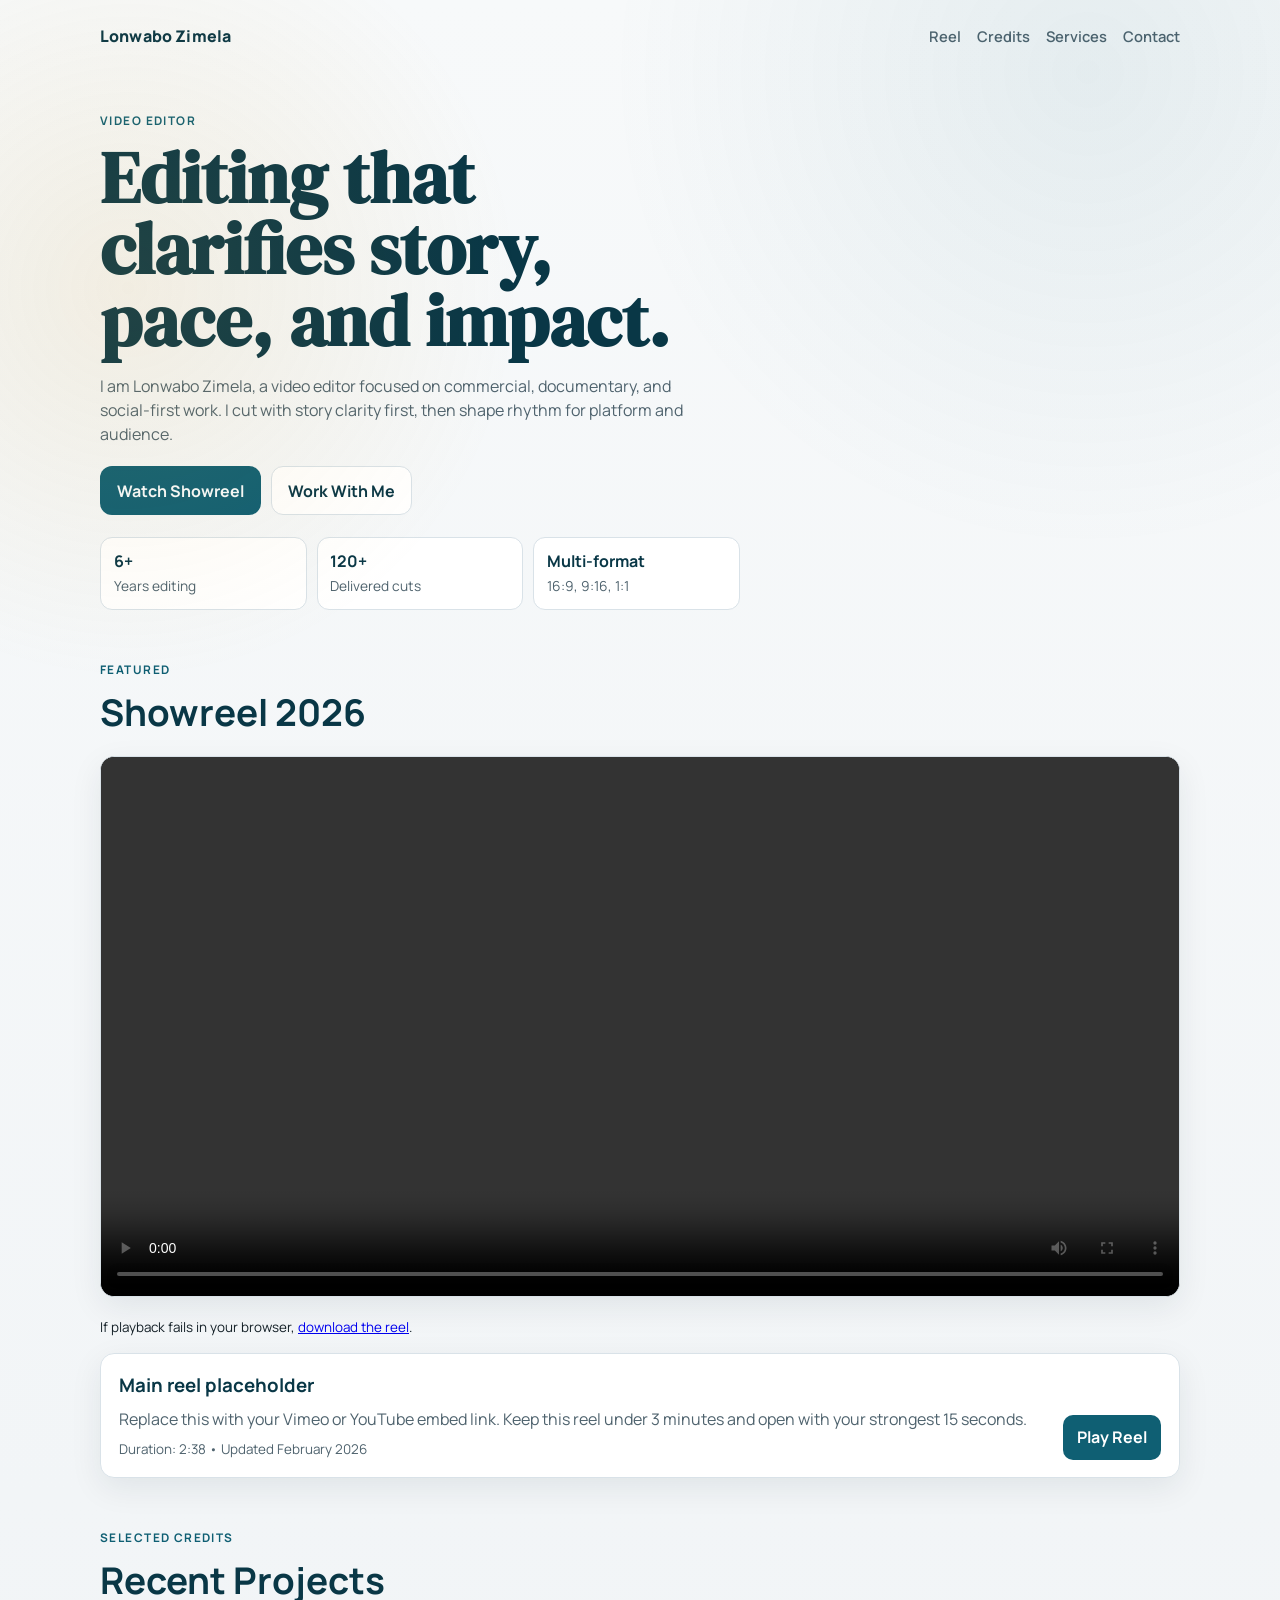
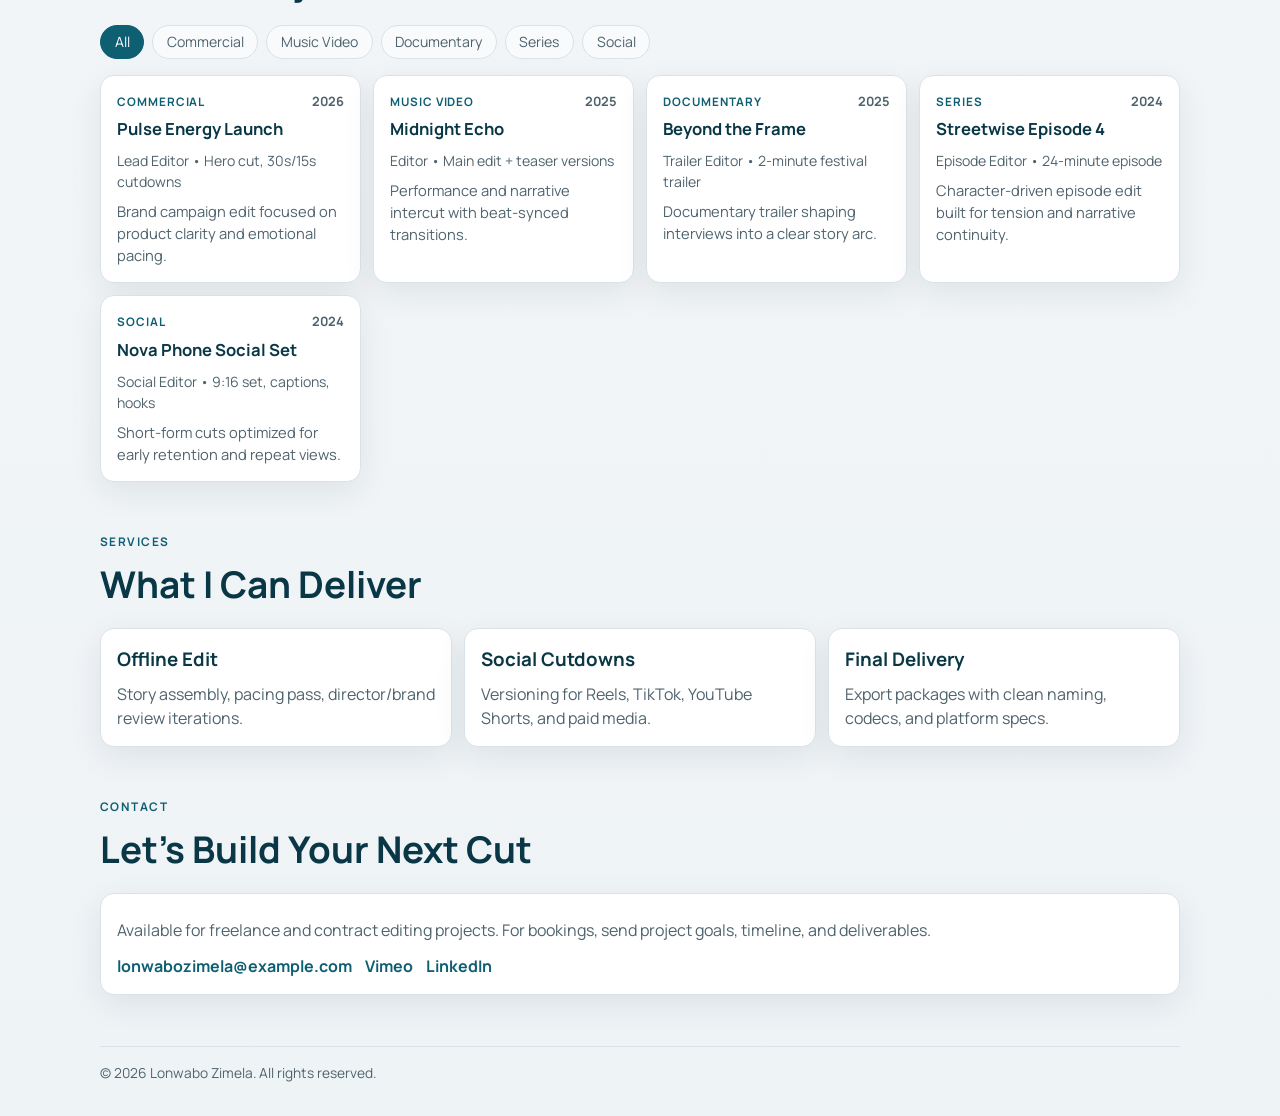
==== index.html @ 9feb1595 "Add playable showreel video" ====
<!doctype html>
<html lang="en">
  <head>
    <meta charset="UTF-8" />
    <meta name="viewport" content="width=device-width, initial-scale=1.0" />
    <title>Lonwabo Zimela | Video Editor Showreel</title>
    <meta
      name="description"
      content="Professional showreel portfolio for video editor Lonwabo Zimela."
    />
    <link rel="preconnect" href="https://fonts.googleapis.com" />
    <link rel="preconnect" href="https://fonts.gstatic.com" crossorigin />
    <link
      href="https://fonts.googleapis.com/css2?family=Manrope:wght@400;500;700;800&family=DM+Serif+Display:ital@0;1&display=swap"
      rel="stylesheet"
    />
    <link rel="stylesheet" href="styles.css" />
  </head>
  <body>
    <div class="background-shape" aria-hidden="true"></div>

    <header class="hero" id="top">
      <nav class="nav container">
        <a class="brand" href="#top">Lonwabo Zimela</a>
        <div class="nav-links">
          <a href="#reel">Reel</a>
          <a href="#credits">Credits</a>
          <a href="#services">Services</a>
          <a href="#contact">Contact</a>
        </div>
      </nav>

      <div class="hero-content container">
        <p class="eyebrow">Video Editor</p>
        <h1>Editing that clarifies story, pace, and impact.</h1>
        <p class="intro">
          I am Lonwabo Zimela, a video editor focused on commercial, documentary,
          and social-first work. I cut with story clarity first, then shape
          rhythm for platform and audience.
        </p>

        <div class="hero-actions">
          <a class="btn btn-solid" href="#reel">Watch Showreel</a>
          <a class="btn btn-outline" href="#contact">Work With Me</a>
        </div>

        <ul class="quick-facts">
          <li><strong>6+</strong><span>Years editing</span></li>
          <li><strong>120+</strong><span>Delivered cuts</span></li>
          <li><strong>Multi-format</strong><span>16:9, 9:16, 1:1</span></li>
        </ul>
      </div>
    </header>

    <main>
      <section class="section container" id="reel">
        <div class="section-title">
          <p class="eyebrow">Featured</p>
          <h2>Showreel 2026</h2>
        </div>
        <video class="showreel-player" controls preload="metadata">
          <source src="media/lonwabo-showreel-2024.m4v" type="video/mp4" />
          <source src="media/lonwabo-showreel-2024.mov" />
          Your browser does not support the video tag.
        </video>
        <p class="small">
          If playback fails in your browser,
          <a href="media/lonwabo-showreel-2024.m4v" download>download the reel</a>.
        </p>

        <article class="reel-card reveal">
          <div>
            <h3>Main reel placeholder</h3>
            <p>
              Replace this with your Vimeo or YouTube embed link. Keep this reel
              under 3 minutes and open with your strongest 15 seconds.
            </p>
            <p class="small">Duration: 2:38 • Updated February 2026</p>
          </div>
          <a class="watch-link" href="media/lonwabo-showreel-2024.m4v" aria-label="Play showreel">Play Reel</a>
        </article>
      </section>

      <section class="section container" id="credits">
        <div class="section-title">
          <p class="eyebrow">Selected Credits</p>
          <h2>Recent Projects</h2>
        </div>

        <div class="filters" id="filters"></div>
        <div class="credits-grid" id="projectGrid"></div>
      </section>

      <section class="section container" id="services">
        <div class="section-title">
          <p class="eyebrow">Services</p>
          <h2>What I Can Deliver</h2>
        </div>

        <div class="services-grid">
          <article class="info-card reveal">
            <h3>Offline Edit</h3>
            <p>Story assembly, pacing pass, director/brand review iterations.</p>
          </article>
          <article class="info-card reveal">
            <h3>Social Cutdowns</h3>
            <p>Versioning for Reels, TikTok, YouTube Shorts, and paid media.</p>
          </article>
          <article class="info-card reveal">
            <h3>Final Delivery</h3>
            <p>Export packages with clean naming, codecs, and platform specs.</p>
          </article>
        </div>
      </section>

      <section class="section container" id="contact">
        <div class="section-title">
          <p class="eyebrow">Contact</p>
          <h2>Let’s Build Your Next Cut</h2>
        </div>

        <div class="contact-card reveal">
          <p>
            Available for freelance and contract editing projects. For bookings,
            send project goals, timeline, and deliverables.
          </p>
          <div class="contact-links">
            <a href="mailto:lonwabozimela@example.com">lonwabozimela@example.com</a>
            <a href="#">Vimeo</a>
            <a href="#">LinkedIn</a>
          </div>
        </div>
      </section>
    </main>

    <footer class="footer container">
      <p>© <span id="year"></span> Lonwabo Zimela. All rights reserved.</p>
    </footer>

    <script src="app.js"></script>
  </body>
</html>
---- styles.css ----
:root {
  --bg: #f2f5f7;
  --surface: #ffffff;
  --surface-soft: #f8fafb;
  --text: #142027;
  --muted: #4f636e;
  --line: #d9e2e8;
  --brand: #0f5f73;
  --brand-dark: #093746;
  --accent: #d1a23a;
  --shadow: 0 10px 32px rgba(7, 35, 47, 0.08);
}

* {
  box-sizing: border-box;
}

html,
body {
  margin: 0;
  padding: 0;
}

body {
  font-family: "Manrope", sans-serif;
  color: var(--text);
  background: linear-gradient(180deg, #f7f9fa 0%, var(--bg) 55%, #eef3f6 100%);
  line-height: 1.5;
}

.background-shape {
  position: fixed;
  inset: 0;
  pointer-events: none;
  background: radial-gradient(circle at 85% 8%, rgba(15, 95, 115, 0.08) 0%, transparent 35%),
    radial-gradient(circle at 10% 32%, rgba(209, 162, 58, 0.12) 0%, transparent 30%);
}

.container {
  width: min(1080px, 92vw);
  margin: 0 auto;
}

.hero {
  padding: 1.5rem 0 3.2rem;
}

.nav {
  display: flex;
  justify-content: space-between;
  align-items: center;
  gap: 1rem;
}

.brand {
  color: var(--brand-dark);
  text-decoration: none;
  font-weight: 800;
  letter-spacing: 0.01em;
}

.nav-links {
  display: flex;
  flex-wrap: wrap;
  gap: 1rem;
}

.nav-links a {
  color: var(--muted);
  text-decoration: none;
  font-weight: 600;
  font-size: 0.92rem;
}

.hero-content {
  margin-top: 4rem;
}

.eyebrow {
  margin: 0;
  text-transform: uppercase;
  letter-spacing: 0.12em;
  font-size: 0.74rem;
  color: var(--brand);
  font-weight: 700;
}

h1,
h2,
h3 {
  margin-top: 0;
  color: var(--brand-dark);
}

h1 {
  margin: 0.8rem 0 1rem;
  max-width: 16ch;
  font-family: "DM Serif Display", serif;
  font-size: clamp(2.3rem, 5.6vw, 4.7rem);
  line-height: 1;
}

.intro {
  max-width: 62ch;
  color: var(--muted);
  margin: 0;
}

.hero-actions {
  margin-top: 1.3rem;
  display: flex;
  flex-wrap: wrap;
  gap: 0.65rem;
}

.btn {
  text-decoration: none;
  border-radius: 12px;
  padding: 0.7rem 1rem;
  font-weight: 700;
  border: 1px solid transparent;
  display: inline-flex;
  align-items: center;
  justify-content: center;
}

.btn-solid {
  background: var(--brand);
  color: #f7fbfd;
}

.btn-outline {
  color: var(--brand-dark);
  border-color: var(--line);
  background: var(--surface);
}

.quick-facts {
  margin: 1.4rem 0 0;
  padding: 0;
  list-style: none;
  display: grid;
  grid-template-columns: repeat(auto-fit, minmax(150px, 1fr));
  gap: 0.6rem;
  max-width: 640px;
}

.quick-facts li {
  background: var(--surface);
  border: 1px solid var(--line);
  border-radius: 12px;
  padding: 0.7rem 0.8rem;
}

.quick-facts strong {
  display: block;
  color: var(--brand-dark);
  font-size: 1rem;
}

.quick-facts span {
  color: var(--muted);
  font-size: 0.86rem;
}

.section {
  margin-bottom: 3.2rem;
}

.section-title h2 {
  margin: 0.4rem 0 0;
  font-size: clamp(1.6rem, 3.3vw, 2.3rem);
}

.reel-card,
.info-card,
.contact-card,
.credit-card {
  background: var(--surface);
  border: 1px solid var(--line);
  border-radius: 14px;
  box-shadow: var(--shadow);
}

.showreel-player {
  width: 100%;
  margin-top: 1rem;
  border-radius: 14px;
  border: 1px solid var(--line);
  background: #000;
  box-shadow: var(--shadow);
}

.reel-card {
  margin-top: 1rem;
  padding: 1.1rem;
  display: flex;
  justify-content: space-between;
  align-items: end;
  gap: 1rem;
}

.reel-card h3 {
  margin: 0;
}

.reel-card p {
  margin: 0.5rem 0 0;
  color: var(--muted);
}

.small {
  font-size: 0.84rem;
}

.watch-link {
  flex-shrink: 0;
  text-decoration: none;
  color: #fff;
  background: var(--brand);
  border-radius: 10px;
  padding: 0.65rem 0.9rem;
  font-weight: 700;
}

.filters {
  margin: 1rem 0;
  display: flex;
  flex-wrap: wrap;
  gap: 0.5rem;
}

.filter-chip {
  border: 1px solid var(--line);
  border-radius: 999px;
  padding: 0.35rem 0.85rem;
  font: inherit;
  font-size: 0.88rem;
  color: var(--muted);
  background: var(--surface-soft);
  cursor: pointer;
}

.filter-chip.active {
  color: #ffffff;
  background: var(--brand);
  border-color: var(--brand);
}

.credits-grid {
  display: grid;
  grid-template-columns: repeat(auto-fit, minmax(250px, 1fr));
  gap: 0.75rem;
}

.credit-card {
  padding: 1rem;
}

.credit-top {
  display: flex;
  justify-content: space-between;
  align-items: baseline;
  gap: 0.7rem;
}

.credit-type {
  font-size: 0.73rem;
  text-transform: uppercase;
  letter-spacing: 0.08em;
  color: var(--brand);
  font-weight: 700;
}

.credit-year {
  color: var(--muted);
  font-size: 0.8rem;
  font-weight: 700;
}

.credit-card h3 {
  margin: 0.35rem 0 0.5rem;
  font-size: 1.04rem;
}

.credit-meta {
  margin: 0;
  color: var(--muted);
  font-size: 0.88rem;
}

.credit-desc {
  margin: 0.5rem 0 0;
  color: var(--muted);
  font-size: 0.92rem;
}

.services-grid {
  margin-top: 1rem;
  display: grid;
  grid-template-columns: repeat(auto-fit, minmax(220px, 1fr));
  gap: 0.75rem;
}

.info-card {
  padding: 1rem;
}

.info-card h3 {
  margin: 0;
}

.info-card p,
.contact-card p {
  margin: 0.5rem 0 0;
  color: var(--muted);
}

.contact-card {
  margin-top: 1rem;
  padding: 1rem;
}

.contact-links {
  margin-top: 0.75rem;
  display: flex;
  flex-wrap: wrap;
  gap: 0.8rem;
}

.contact-links a {
  color: var(--brand);
  font-weight: 700;
  text-decoration: none;
}

.footer {
  border-top: 1px solid var(--line);
  padding: 1rem 0 2rem;
}

.footer p {
  margin: 0;
  color: var(--muted);
  font-size: 0.86rem;
}

.reveal {
  opacity: 0;
  transform: translateY(12px);
  animation: fade-up 500ms ease forwards;
}

@keyframes fade-up {
  to {
    opacity: 1;
    transform: translateY(0);
  }
}

@media (max-width: 760px) {
  .hero-content {
    margin-top: 2.6rem;
  }

  .reel-card {
    align-items: start;
    flex-direction: column;
  }
}
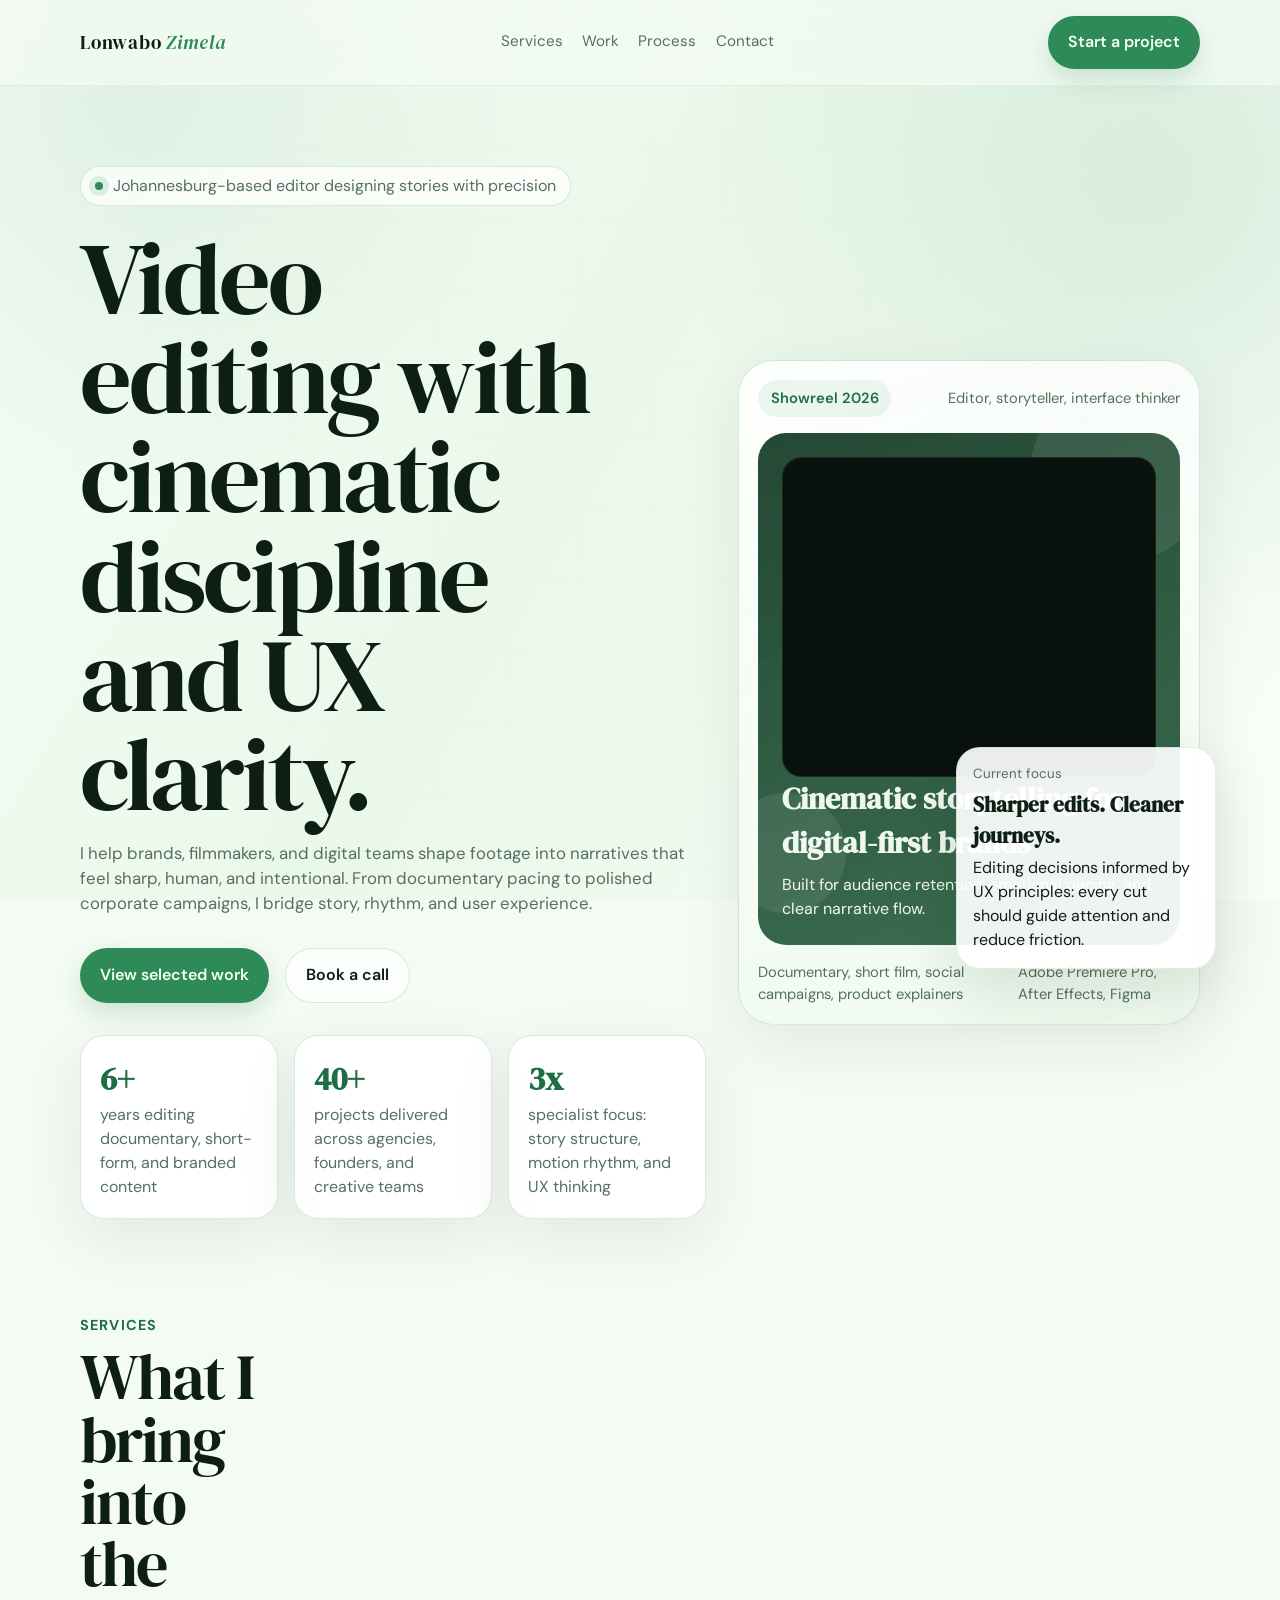
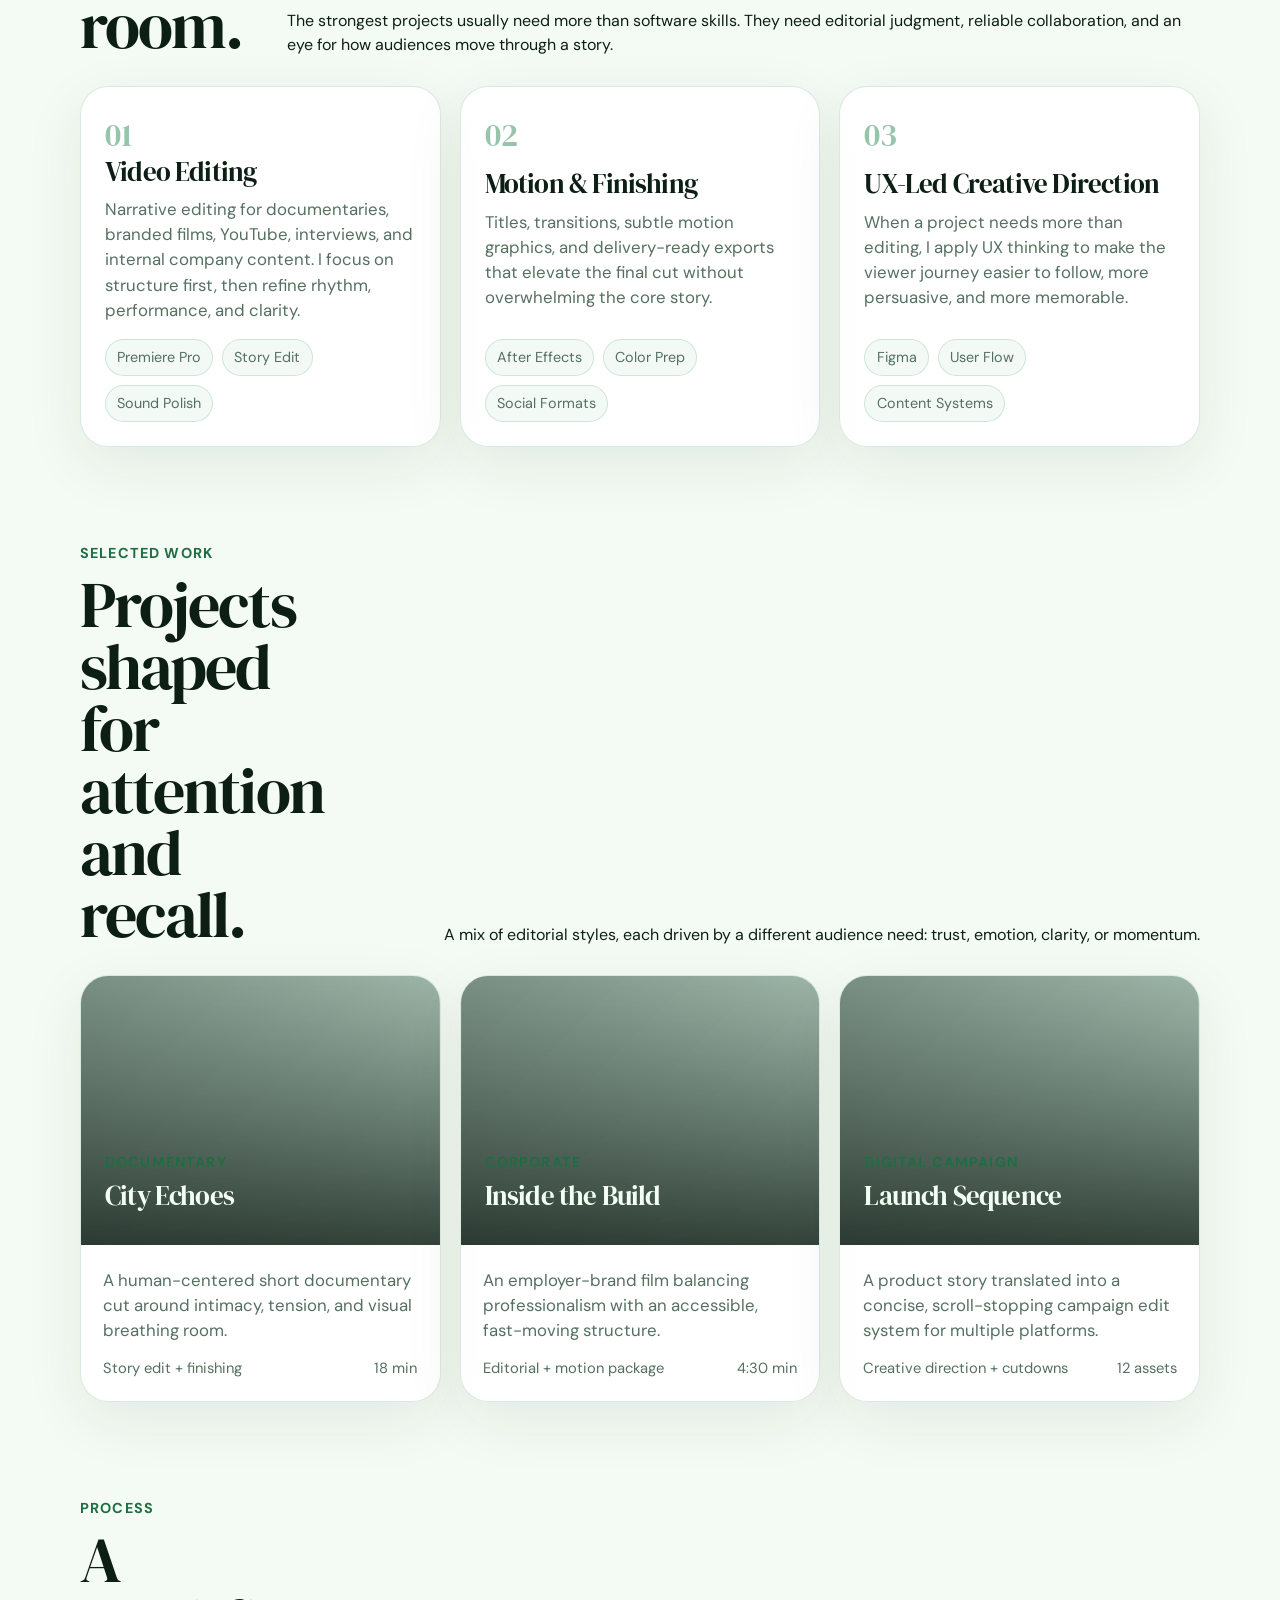
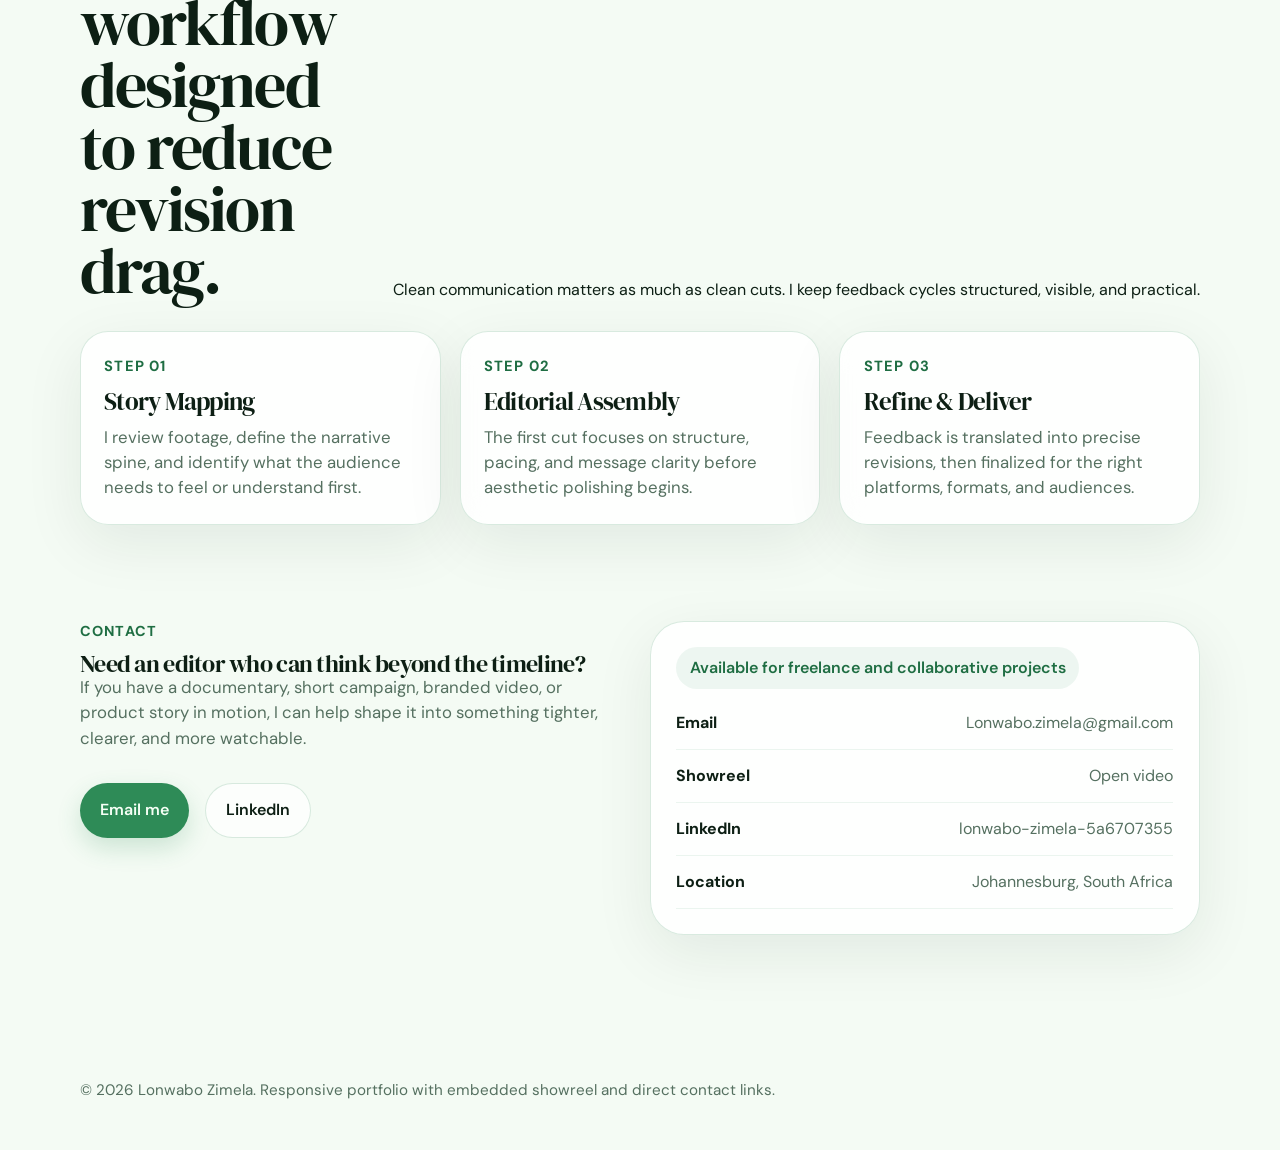
==== commit 237c3b0b: "Deploy portfolio via GitHub Pages" ====
--- a/index.html
+++ b/index.html
@@ -1,142 +1,982 @@
-<!doctype html>
+<!DOCTYPE html>
 <html lang="en">
-  <head>
-    <meta charset="UTF-8" />
-    <meta name="viewport" content="width=device-width, initial-scale=1.0" />
-    <title>Lonwabo Zimela | Video Editor Showreel</title>
-    <meta
-      name="description"
-      content="Professional showreel portfolio for video editor Lonwabo Zimela."
-    />
-    <link rel="preconnect" href="https://fonts.googleapis.com" />
-    <link rel="preconnect" href="https://fonts.gstatic.com" crossorigin />
-    <link
-      href="https://fonts.googleapis.com/css2?family=Manrope:wght@400;500;700;800&family=DM+Serif+Display:ital@0;1&display=swap"
-      rel="stylesheet"
-    />
-    <link rel="stylesheet" href="styles.css" />
-  </head>
-  <body>
-    <div class="background-shape" aria-hidden="true"></div>
-
-    <header class="hero" id="top">
-      <nav class="nav container">
-        <a class="brand" href="#top">Lonwabo Zimela</a>
-        <div class="nav-links">
-          <a href="#reel">Reel</a>
-          <a href="#credits">Credits</a>
-          <a href="#services">Services</a>
-          <a href="#contact">Contact</a>
+<head>
+  <meta charset="UTF-8" />
+  <meta name="viewport" content="width=device-width, initial-scale=1.0" />
+  <title>Lonwabo Zimela | Video Editor & UX Designer</title>
+  <meta
+    name="description"
+    content="Professional Video Editor based in Johannesburg with 6+ years of experience in documentary, short film, and corporate content. Specialized in cinematic storytelling and UX design."
+  />
+  <meta
+    name="keywords"
+    content="Video Editor Johannesburg, Documentary Editor, YouTube Video Editor, South Africa Video Production, UX Designer Johannesburg"
+  />
+  <link rel="preconnect" href="https://fonts.googleapis.com" />
+  <link rel="preconnect" href="https://fonts.gstatic.com" crossorigin />
+  <link
+    href="https://fonts.googleapis.com/css2?family=DM+Serif+Display:ital@0;1&family=DM+Sans:wght@400;500;600;700&display=swap"
+    rel="stylesheet"
+  />
+  <style>
+    *, *::before, *::after { box-sizing: border-box; margin: 0; padding: 0; }
+
+    :root {
+      --bg: #f4fbf4;
+      --surface: rgba(255, 255, 255, 0.86);
+      --surface-2: #f7fcf7;
+      --border: rgba(46, 139, 87, 0.18);
+      --edge: #2e8b57;
+      --edge-strong: #1f6e43;
+      --text: #0d1f14;
+      --muted: #557060;
+      --shadow: 0 18px 60px rgba(17, 42, 29, 0.08);
+      --radius: 28px;
+    }
+
+    html { scroll-behavior: smooth; }
+
+    body {
+      background: var(--bg);
+      color: var(--text);
+      font-family: "DM Sans", sans-serif;
+      -webkit-font-smoothing: antialiased;
+      min-height: 100vh;
+      position: relative;
+      overflow-x: hidden;
+      line-height: 1.5;
+    }
+
+    body::before {
+      content: "";
+      position: fixed;
+      inset: 0;
+      background:
+        radial-gradient(circle at 10% 10%, rgba(46, 139, 87, 0.1), transparent 30%),
+        radial-gradient(circle at 90% 20%, rgba(46, 139, 87, 0.12), transparent 35%),
+        linear-gradient(120deg, #f7fdf7 0%, #eaf8ea 45%, #f8fdf8 100%);
+      z-index: -3;
+    }
+
+    body::after {
+      content: "";
+      position: fixed;
+      inset: 0;
+      background-image:
+        linear-gradient(rgba(46, 139, 87, 0.035) 1px, transparent 1px),
+        linear-gradient(90deg, rgba(46, 139, 87, 0.035) 1px, transparent 1px);
+      background-size: 72px 72px;
+      mask-image: radial-gradient(circle at center, black 45%, transparent 80%);
+      z-index: -2;
+      opacity: 0.5;
+      pointer-events: none;
+    }
+
+    a { color: inherit; text-decoration: none; }
+    img { display: block; max-width: 100%; }
+
+    .container { width: min(1120px, calc(100% - 3rem)); margin: 0 auto; }
+
+    nav {
+      position: sticky;
+      top: 0;
+      z-index: 100;
+      backdrop-filter: blur(16px);
+      background: rgba(244, 251, 244, 0.72);
+      border-bottom: 1px solid rgba(46, 139, 87, 0.09);
+    }
+
+    .nav-inner {
+      display: flex;
+      align-items: center;
+      justify-content: space-between;
+      padding: 1rem 0;
+      gap: 1rem;
+    }
+
+    .brand {
+      font-family: "DM Serif Display", serif;
+      font-size: 1.2rem;
+      letter-spacing: 0.04em;
+    }
+
+    .brand span {
+      color: var(--edge);
+      font-style: italic;
+    }
+
+    .nav-links {
+      display: flex;
+      align-items: center;
+      gap: 1.2rem;
+      font-size: 0.95rem;
+      color: var(--muted);
+    }
+
+    .nav-links a {
+      position: relative;
+      padding-bottom: 0.15rem;
+    }
+
+    .nav-links a::after {
+      content: "";
+      position: absolute;
+      left: 0;
+      bottom: 0;
+      width: 100%;
+      height: 1px;
+      background: var(--edge);
+      transform: scaleX(0);
+      transform-origin: left;
+      transition: transform 0.2s ease;
+    }
+
+    .nav-links a:hover::after,
+    .nav-links a:focus-visible::after { transform: scaleX(1); }
+
+    .nav-cta,
+    .button {
+      display: inline-flex;
+      align-items: center;
+      justify-content: center;
+      gap: 0.5rem;
+      border-radius: 999px;
+      padding: 0.9rem 1.25rem;
+      font-weight: 600;
+      transition: transform 0.2s ease, box-shadow 0.2s ease, background 0.2s ease;
+    }
+
+    .nav-cta,
+    .button.primary {
+      background: var(--edge);
+      color: #f5fff5;
+      box-shadow: 0 10px 24px rgba(46, 139, 87, 0.2);
+    }
+
+    .button.secondary {
+      border: 1px solid var(--border);
+      background: rgba(255, 255, 255, 0.72);
+      color: var(--text);
+    }
+
+    .nav-cta:hover,
+    .button:hover {
+      transform: translateY(-2px);
+      box-shadow: 0 14px 30px rgba(22, 56, 37, 0.12);
+    }
+
+    main { padding: 2rem 0 5rem; }
+
+    section { padding: 3rem 0; }
+
+    .hero {
+      min-height: calc(100vh - 84px);
+      display: grid;
+      align-items: center;
+    }
+
+    .hero-grid {
+      display: grid;
+      grid-template-columns: 1.15fr 0.85fr;
+      gap: 2rem;
+      align-items: center;
+    }
+
+    .eyebrow {
+      display: inline-flex;
+      align-items: center;
+      gap: 0.65rem;
+      padding: 0.45rem 0.85rem;
+      border-radius: 999px;
+      border: 1px solid var(--border);
+      background: rgba(255, 255, 255, 0.75);
+      color: var(--muted);
+      margin-bottom: 1.4rem;
+    }
+
+    .eyebrow::before {
+      content: "";
+      width: 8px;
+      height: 8px;
+      border-radius: 50%;
+      background: var(--edge);
+      box-shadow: 0 0 0 6px rgba(46, 139, 87, 0.14);
+    }
+
+    h1,
+    h2,
+    h3 {
+      font-family: "DM Serif Display", serif;
+      font-weight: 400;
+      line-height: 0.97;
+      letter-spacing: -0.03em;
+    }
+
+    h1 {
+      font-size: clamp(3.4rem, 8vw, 7rem);
+      max-width: 10ch;
+      margin-bottom: 1rem;
+    }
+
+    .hero-copy p,
+    .section-intro p,
+    .card p,
+    .timeline p,
+    .contact-copy p {
+      color: var(--muted);
+      font-size: 1.05rem;
+      max-width: 60ch;
+    }
+
+    .hero-actions {
+      display: flex;
+      gap: 1rem;
+      flex-wrap: wrap;
+      margin: 2rem 0;
+    }
+
+    .hero-metrics {
+      display: grid;
+      grid-template-columns: repeat(3, minmax(0, 1fr));
+      gap: 1rem;
+      margin-top: 2rem;
+    }
+
+    .metric,
+    .panel,
+    .card,
+    .timeline-item,
+    .contact-panel {
+      background: var(--surface);
+      border: 1px solid var(--border);
+      box-shadow: var(--shadow);
+      backdrop-filter: blur(18px);
+    }
+
+    .metric {
+      border-radius: 24px;
+      padding: 1.2rem;
+    }
+
+    .metric strong {
+      display: block;
+      font-size: 2rem;
+      font-family: "DM Serif Display", serif;
+      color: var(--edge-strong);
+    }
+
+    .metric span { color: var(--muted); }
+
+    .hero-visual {
+      position: relative;
+      min-height: 620px;
+    }
+
+    .panel {
+      border-radius: 36px;
+      padding: 1.2rem;
+      position: relative;
+      overflow: hidden;
+    }
+
+    .showcase {
+      height: 100%;
+      display: grid;
+      grid-template-rows: auto 1fr auto;
+      gap: 1rem;
+      background:
+        linear-gradient(160deg, rgba(255, 255, 255, 0.92), rgba(237, 249, 237, 0.88)),
+        linear-gradient(140deg, rgba(46, 139, 87, 0.06), transparent 60%);
+    }
+
+    .panel-top,
+    .panel-bottom {
+      display: flex;
+      justify-content: space-between;
+      align-items: center;
+      gap: 1rem;
+      color: var(--muted);
+      font-size: 0.92rem;
+    }
+
+    .panel-badge {
+      display: inline-flex;
+      align-items: center;
+      gap: 0.5rem;
+      padding: 0.45rem 0.8rem;
+      border-radius: 999px;
+      background: rgba(46, 139, 87, 0.08);
+      color: var(--edge-strong);
+      font-weight: 600;
+    }
+
+    .showreel {
+      border-radius: 28px;
+      padding: 1.5rem;
+      min-height: 360px;
+      position: relative;
+      overflow: hidden;
+      background:
+        linear-gradient(160deg, rgba(22, 61, 39, 0.94), rgba(35, 92, 59, 0.88)),
+        radial-gradient(circle at top right, rgba(255, 255, 255, 0.14), transparent 28%);
+      color: #eff8ef;
+      display: flex;
+      flex-direction: column;
+      justify-content: space-between;
+    }
+
+    .showreel-frame {
+      width: 100%;
+      min-height: 320px;
+      border: 0;
+      border-radius: 20px;
+      background: #09120d;
+      position: relative;
+      z-index: 1;
+      box-shadow: inset 0 0 0 1px rgba(255, 255, 255, 0.08);
+    }
+
+    .showreel::before,
+    .showreel::after {
+      content: "";
+      position: absolute;
+      inset: auto;
+      border-radius: 999px;
+      background: rgba(255, 255, 255, 0.08);
+    }
+
+    .showreel::before {
+      width: 180px;
+      height: 180px;
+      top: -50px;
+      right: -30px;
+    }
+
+    .showreel::after {
+      width: 120px;
+      height: 120px;
+      bottom: 32px;
+      left: -32px;
+    }
+
+    .play-button {
+      width: 76px;
+      height: 76px;
+      border-radius: 50%;
+      background: rgba(255, 255, 255, 0.15);
+      border: 1px solid rgba(255, 255, 255, 0.28);
+      display: grid;
+      place-items: center;
+      box-shadow: 0 10px 30px rgba(0, 0, 0, 0.18);
+    }
+
+    .play-button::before {
+      content: "";
+      border-style: solid;
+      border-width: 12px 0 12px 18px;
+      border-color: transparent transparent transparent #f7fff7;
+      margin-left: 4px;
+    }
+
+    .reel-caption strong {
+      display: block;
+      font-size: 1.85rem;
+      font-family: "DM Serif Display", serif;
+      margin-bottom: 0.45rem;
+    }
+
+    .floating-note {
+      position: absolute;
+      right: -1rem;
+      bottom: 3.5rem;
+      width: min(260px, 68vw);
+      border-radius: 24px;
+      padding: 1rem;
+      background: rgba(255, 255, 255, 0.92);
+      border: 1px solid rgba(46, 139, 87, 0.14);
+      box-shadow: 0 22px 60px rgba(16, 39, 26, 0.12);
+    }
+
+    .floating-note small {
+      display: block;
+      color: var(--muted);
+      margin-bottom: 0.3rem;
+    }
+
+    .floating-note strong {
+      font-family: "DM Serif Display", serif;
+      font-size: 1.3rem;
+      display: block;
+      margin-bottom: 0.3rem;
+    }
+
+    .section-head {
+      display: flex;
+      justify-content: space-between;
+      align-items: end;
+      gap: 1rem;
+      margin-bottom: 1.8rem;
+    }
+
+    .section-head h2 {
+      font-size: clamp(2.1rem, 5vw, 4.2rem);
+      max-width: 8ch;
+    }
+
+    .section-intro span,
+    .kicker {
+      display: block;
+      margin-bottom: 0.6rem;
+      color: var(--edge-strong);
+      font-size: 0.9rem;
+      font-weight: 700;
+      letter-spacing: 0.08em;
+      text-transform: uppercase;
+    }
+
+    .services-grid,
+    .projects-grid {
+      display: grid;
+      grid-template-columns: repeat(3, minmax(0, 1fr));
+      gap: 1.2rem;
+    }
+
+    .card {
+      border-radius: var(--radius);
+      padding: 1.5rem;
+      min-height: 280px;
+      display: flex;
+      flex-direction: column;
+      justify-content: space-between;
+    }
+
+    .card-number {
+      color: rgba(46, 139, 87, 0.5);
+      font-family: "DM Serif Display", serif;
+      font-size: 2rem;
+    }
+
+    .card h3 {
+      font-size: 1.7rem;
+      margin-bottom: 0.75rem;
+    }
+
+    .tags {
+      display: flex;
+      flex-wrap: wrap;
+      gap: 0.55rem;
+      margin-top: 1rem;
+    }
+
+    .tags span {
+      border: 1px solid var(--border);
+      background: rgba(46, 139, 87, 0.05);
+      border-radius: 999px;
+      padding: 0.42rem 0.7rem;
+      font-size: 0.9rem;
+      color: var(--muted);
+    }
+
+    .project-card {
+      overflow: hidden;
+      padding: 0;
+    }
+
+    .project-cover {
+      aspect-ratio: 4 / 3;
+      padding: 1.5rem;
+      display: flex;
+      align-items: end;
+      color: #f4fff4;
+      position: relative;
+      background-size: cover;
+      background-position: center;
+    }
+
+    .project-cover::before {
+      content: "";
+      position: absolute;
+      inset: 0;
+      background: linear-gradient(180deg, rgba(11, 24, 17, 0.05), rgba(11, 24, 17, 0.78));
+    }
+
+    .project-cover > * {
+      position: relative;
+      z-index: 1;
+    }
+
+    .project-card:nth-child(1) .project-cover {
+      background-image:
+        linear-gradient(135deg, rgba(22, 61, 39, 0.55), rgba(46, 139, 87, 0.3)),
+        url("https://images.unsplash.com/photo-1492691527719-9d1e07e534b4?auto=format&fit=crop&w=1200&q=80");
+    }
+
+    .project-card:nth-child(2) .project-cover {
+      background-image:
+        linear-gradient(135deg, rgba(22, 61, 39, 0.55), rgba(46, 139, 87, 0.3)),
+        url("https://images.unsplash.com/photo-1497366754035-f200968a6e72?auto=format&fit=crop&w=1200&q=80");
+    }
+
+    .project-card:nth-child(3) .project-cover {
+      background-image:
+        linear-gradient(135deg, rgba(22, 61, 39, 0.55), rgba(46, 139, 87, 0.3)),
+        url("https://images.unsplash.com/photo-1522202176988-66273c2fd55f?auto=format&fit=crop&w=1200&q=80");
+    }
+
+    .project-body {
+      padding: 1.4rem;
+      display: grid;
+      gap: 0.85rem;
+    }
+
+    .project-meta {
+      display: flex;
+      justify-content: space-between;
+      gap: 1rem;
+      color: var(--muted);
+      font-size: 0.92rem;
+    }
+
+    .timeline {
+      display: grid;
+      grid-template-columns: repeat(3, minmax(0, 1fr));
+      gap: 1.2rem;
+    }
+
+    .timeline-item {
+      border-radius: var(--radius);
+      padding: 1.45rem;
+      display: grid;
+      gap: 0.75rem;
+    }
+
+    .timeline-item strong {
+      color: var(--edge-strong);
+      font-size: 0.92rem;
+      letter-spacing: 0.08em;
+      text-transform: uppercase;
+    }
+
+    .timeline-item h3 {
+      font-size: 1.55rem;
+    }
+
+    .contact-wrap {
+      display: grid;
+      grid-template-columns: 1fr 1fr;
+      gap: 1.2rem;
+      align-items: stretch;
+    }
+
+    .contact-panel {
+      border-radius: 34px;
+      padding: 1.6rem;
+    }
+
+    .contact-list {
+      display: grid;
+      gap: 0.9rem;
+      margin-top: 1.4rem;
+    }
+
+    .contact-list a,
+    .contact-list div {
+      display: flex;
+      justify-content: space-between;
+      gap: 1rem;
+      padding-bottom: 0.85rem;
+      border-bottom: 1px solid rgba(46, 139, 87, 0.09);
+      color: var(--muted);
+    }
+
+    .contact-list strong { color: var(--text); }
+
+    .availability {
+      display: inline-flex;
+      align-items: center;
+      gap: 0.6rem;
+      padding: 0.55rem 0.85rem;
+      border-radius: 999px;
+      background: rgba(46, 139, 87, 0.08);
+      color: var(--edge-strong);
+      font-weight: 600;
+    }
+
+    footer {
+      padding: 1rem 0 3rem;
+      color: var(--muted);
+      font-size: 0.95rem;
+    }
+
+    .reveal {
+      opacity: 0;
+      transform: translateY(28px);
+      transition: opacity 0.8s ease, transform 0.8s ease;
+    }
+
+    .reveal.is-visible {
+      opacity: 1;
+      transform: translateY(0);
+    }
+
+    .mobile-toggle {
+      display: none;
+      border: 1px solid var(--border);
+      border-radius: 999px;
+      padding: 0.7rem 0.95rem;
+      background: rgba(255, 255, 255, 0.78);
+      color: var(--text);
+    }
+
+    @media (max-width: 980px) {
+      .hero-grid,
+      .contact-wrap,
+      .services-grid,
+      .projects-grid,
+      .timeline {
+        grid-template-columns: 1fr;
+      }
+
+      .hero { min-height: auto; padding-top: 2rem; }
+      .hero-visual { min-height: auto; }
+      .floating-note { position: relative; right: auto; bottom: auto; margin-top: 1rem; width: 100%; }
+    }
+
+    @media (max-width: 760px) {
+      .container { width: min(100% - 1.5rem, 1120px); }
+
+      .nav-inner {
+        flex-wrap: wrap;
+        align-items: center;
+      }
+
+      .mobile-toggle { display: inline-flex; }
+
+      .nav-links {
+        width: 100%;
+        display: none;
+        flex-direction: column;
+        align-items: flex-start;
+        padding-top: 0.75rem;
+      }
+
+      .nav-links.is-open { display: flex; }
+      .nav-cta { display: none; }
+      h1 { max-width: 12ch; }
+      .hero-metrics { grid-template-columns: 1fr; }
+      section { padding: 2.3rem 0; }
+    }
+
+    @media (prefers-reduced-motion: reduce) {
+      html { scroll-behavior: auto; }
+
+      *,
+      *::before,
+      *::after {
+        animation: none !important;
+        transition: none !important;
+      }
+
+      .reveal {
+        opacity: 1;
+        transform: none;
+      }
+    }
+  </style>
+</head>
+<body>
+  <nav>
+    <div class="container nav-inner">
+      <a class="brand" href="#top">Lonwabo <span>Zimela</span></a>
+      <button class="mobile-toggle" type="button" aria-expanded="false" aria-controls="nav-links">
+        Menu
+      </button>
+      <div class="nav-links" id="nav-links">
+        <a href="#services">Services</a>
+        <a href="#work">Work</a>
+        <a href="#process">Process</a>
+        <a href="#contact">Contact</a>
+      </div>
+      <a class="nav-cta" href="mailto:Lonwabo.zimela@gmail.com?subject=Project%20Inquiry%20for%20Video%20Editing">Start a project</a>
+    </div>
+  </nav>
+
+  <main id="top">
+    <section class="hero">
+      <div class="container hero-grid">
+        <div class="hero-copy reveal">
+          <div class="eyebrow">Johannesburg-based editor designing stories with precision</div>
+          <h1>Video editing with cinematic discipline and UX clarity.</h1>
+          <p>
+            I help brands, filmmakers, and digital teams shape footage into narratives that feel sharp,
+            human, and intentional. From documentary pacing to polished corporate campaigns, I bridge story,
+            rhythm, and user experience.
+          </p>
+          <div class="hero-actions">
+            <a class="button primary" href="#work">View selected work</a>
+            <a class="button secondary" href="#contact">Book a call</a>
+          </div>
+          <div class="hero-metrics">
+            <div class="metric">
+              <strong>6+</strong>
+              <span>years editing documentary, short-form, and branded content</span>
+            </div>
+            <div class="metric">
+              <strong>40+</strong>
+              <span>projects delivered across agencies, founders, and creative teams</span>
+            </div>
+            <div class="metric">
+              <strong>3x</strong>
+              <span>specialist focus: story structure, motion rhythm, and UX thinking</span>
+            </div>
+          </div>
         </div>
-      </nav>
-
-      <div class="hero-content container">
-        <p class="eyebrow">Video Editor</p>
-        <h1>Editing that clarifies story, pace, and impact.</h1>
-        <p class="intro">
-          I am Lonwabo Zimela, a video editor focused on commercial, documentary,
-          and social-first work. I cut with story clarity first, then shape
-          rhythm for platform and audience.
-        </p>
-
-        <div class="hero-actions">
-          <a class="btn btn-solid" href="#reel">Watch Showreel</a>
-          <a class="btn btn-outline" href="#contact">Work With Me</a>
+
+        <div class="hero-visual reveal">
+          <div class="panel showcase">
+            <div class="panel-top">
+              <span class="panel-badge">Showreel 2026</span>
+              <span>Editor, storyteller, interface thinker</span>
+            </div>
+
+            <div class="showreel">
+              <iframe
+                class="showreel-frame"
+                src="https://drive.google.com/file/d/15Nqa5lh-AkfCo1JC8IjvZUb647psf7dS/preview"
+                title="Lonwabo Zimela Showreel"
+                allow="autoplay; fullscreen"
+                allowfullscreen
+              ></iframe>
+              <div class="reel-caption">
+                <strong>Cinematic storytelling for digital-first brands</strong>
+                <p>Built for audience retention, emotional pacing, and clear narrative flow.</p>
+              </div>
+            </div>
+
+            <div class="panel-bottom">
+              <span>Documentary, short film, social campaigns, product explainers</span>
+              <span>Adobe Premiere Pro, After Effects, Figma</span>
+            </div>
+          </div>
+
+          <div class="floating-note reveal">
+            <small>Current focus</small>
+            <strong>Sharper edits. Cleaner journeys.</strong>
+            <p>Editing decisions informed by UX principles: every cut should guide attention and reduce friction.</p>
+          </div>
         </div>
-
-        <ul class="quick-facts">
-          <li><strong>6+</strong><span>Years editing</span></li>
-          <li><strong>120+</strong><span>Delivered cuts</span></li>
-          <li><strong>Multi-format</strong><span>16:9, 9:16, 1:1</span></li>
-        </ul>
       </div>
-    </header>
-
-    <main>
-      <section class="section container" id="reel">
-        <div class="section-title">
-          <p class="eyebrow">Featured</p>
-          <h2>Showreel 2026</h2>
+    </section>
+
+    <section id="services">
+      <div class="container">
+        <div class="section-head reveal">
+          <div class="section-intro">
+            <span>Services</span>
+            <h2>What I bring into the room.</h2>
+          </div>
+          <p class="reveal">
+            The strongest projects usually need more than software skills. They need editorial judgment,
+            reliable collaboration, and an eye for how audiences move through a story.
+          </p>
         </div>
-        <video class="showreel-player" controls preload="metadata">
-          <source src="media/lonwabo-showreel-2024.m4v" type="video/mp4" />
-          <source src="media/lonwabo-showreel-2024.mov" />
-          Your browser does not support the video tag.
-        </video>
-        <p class="small">
-          If playback fails in your browser,
-          <a href="media/lonwabo-showreel-2024.m4v" download>download the reel</a>.
-        </p>
-
-        <article class="reel-card reveal">
-          <div>
-            <h3>Main reel placeholder</h3>
-            <p>
-              Replace this with your Vimeo or YouTube embed link. Keep this reel
-              under 3 minutes and open with your strongest 15 seconds.
-            </p>
-            <p class="small">Duration: 2:38 • Updated February 2026</p>
-          </div>
-          <a class="watch-link" href="media/lonwabo-showreel-2024.m4v" aria-label="Play showreel">Play Reel</a>
-        </article>
-      </section>
-
-      <section class="section container" id="credits">
-        <div class="section-title">
-          <p class="eyebrow">Selected Credits</p>
-          <h2>Recent Projects</h2>
-        </div>
-
-        <div class="filters" id="filters"></div>
-        <div class="credits-grid" id="projectGrid"></div>
-      </section>
-
-      <section class="section container" id="services">
-        <div class="section-title">
-          <p class="eyebrow">Services</p>
-          <h2>What I Can Deliver</h2>
-        </div>
 
         <div class="services-grid">
-          <article class="info-card reveal">
-            <h3>Offline Edit</h3>
-            <p>Story assembly, pacing pass, director/brand review iterations.</p>
+          <article class="card reveal">
+            <div class="card-number">01</div>
+            <div>
+              <h3>Video Editing</h3>
+              <p>
+                Narrative editing for documentaries, branded films, YouTube, interviews, and internal company content.
+                I focus on structure first, then refine rhythm, performance, and clarity.
+              </p>
+            </div>
+            <div class="tags">
+              <span>Premiere Pro</span>
+              <span>Story Edit</span>
+              <span>Sound Polish</span>
+            </div>
           </article>
-          <article class="info-card reveal">
-            <h3>Social Cutdowns</h3>
-            <p>Versioning for Reels, TikTok, YouTube Shorts, and paid media.</p>
+
+          <article class="card reveal">
+            <div class="card-number">02</div>
+            <div>
+              <h3>Motion & Finishing</h3>
+              <p>
+                Titles, transitions, subtle motion graphics, and delivery-ready exports that elevate the final cut
+                without overwhelming the core story.
+              </p>
+            </div>
+            <div class="tags">
+              <span>After Effects</span>
+              <span>Color Prep</span>
+              <span>Social Formats</span>
+            </div>
           </article>
-          <article class="info-card reveal">
-            <h3>Final Delivery</h3>
-            <p>Export packages with clean naming, codecs, and platform specs.</p>
+
+          <article class="card reveal">
+            <div class="card-number">03</div>
+            <div>
+              <h3>UX-Led Creative Direction</h3>
+              <p>
+                When a project needs more than editing, I apply UX thinking to make the viewer journey easier to follow,
+                more persuasive, and more memorable.
+              </p>
+            </div>
+            <div class="tags">
+              <span>Figma</span>
+              <span>User Flow</span>
+              <span>Content Systems</span>
+            </div>
           </article>
         </div>
-      </section>
-
-      <section class="section container" id="contact">
-        <div class="section-title">
-          <p class="eyebrow">Contact</p>
-          <h2>Let’s Build Your Next Cut</h2>
+      </div>
+    </section>
+
+    <section id="work">
+      <div class="container">
+        <div class="section-head reveal">
+          <div class="section-intro">
+            <span>Selected Work</span>
+            <h2>Projects shaped for attention and recall.</h2>
+          </div>
+          <p class="reveal">
+            A mix of editorial styles, each driven by a different audience need: trust, emotion, clarity, or momentum.
+          </p>
         </div>
 
-        <div class="contact-card reveal">
+        <div class="projects-grid">
+          <article class="card project-card reveal">
+            <div class="project-cover">
+              <div>
+                <div class="kicker">Documentary</div>
+                <h3>City Echoes</h3>
+              </div>
+            </div>
+            <div class="project-body">
+              <p>A human-centered short documentary cut around intimacy, tension, and visual breathing room.</p>
+              <div class="project-meta">
+                <span>Story edit + finishing</span>
+                <span>18 min</span>
+              </div>
+            </div>
+          </article>
+
+          <article class="card project-card reveal">
+            <div class="project-cover">
+              <div>
+                <div class="kicker">Corporate</div>
+                <h3>Inside the Build</h3>
+              </div>
+            </div>
+            <div class="project-body">
+              <p>An employer-brand film balancing professionalism with an accessible, fast-moving structure.</p>
+              <div class="project-meta">
+                <span>Editorial + motion package</span>
+                <span>4:30 min</span>
+              </div>
+            </div>
+          </article>
+
+          <article class="card project-card reveal">
+            <div class="project-cover">
+              <div>
+                <div class="kicker">Digital Campaign</div>
+                <h3>Launch Sequence</h3>
+              </div>
+            </div>
+            <div class="project-body">
+              <p>A product story translated into a concise, scroll-stopping campaign edit system for multiple platforms.</p>
+              <div class="project-meta">
+                <span>Creative direction + cutdowns</span>
+                <span>12 assets</span>
+              </div>
+            </div>
+          </article>
+        </div>
+      </div>
+    </section>
+
+    <section id="process">
+      <div class="container">
+        <div class="section-head reveal">
+          <div class="section-intro">
+            <span>Process</span>
+            <h2>A workflow designed to reduce revision drag.</h2>
+          </div>
+          <p class="reveal">
+            Clean communication matters as much as clean cuts. I keep feedback cycles structured, visible, and practical.
+          </p>
+        </div>
+
+        <div class="timeline">
+          <article class="timeline-item reveal">
+            <strong>Step 01</strong>
+            <h3>Story Mapping</h3>
+            <p>I review footage, define the narrative spine, and identify what the audience needs to feel or understand first.</p>
+          </article>
+          <article class="timeline-item reveal">
+            <strong>Step 02</strong>
+            <h3>Editorial Assembly</h3>
+            <p>The first cut focuses on structure, pacing, and message clarity before aesthetic polishing begins.</p>
+          </article>
+          <article class="timeline-item reveal">
+            <strong>Step 03</strong>
+            <h3>Refine & Deliver</h3>
+            <p>Feedback is translated into precise revisions, then finalized for the right platforms, formats, and audiences.</p>
+          </article>
+        </div>
+      </div>
+    </section>
+
+    <section id="contact">
+      <div class="container contact-wrap">
+        <div class="contact-copy reveal">
+          <div class="section-intro">
+            <span>Contact</span>
+            <h2>Need an editor who can think beyond the timeline?</h2>
+          </div>
           <p>
-            Available for freelance and contract editing projects. For bookings,
-            send project goals, timeline, and deliverables.
+            If you have a documentary, short campaign, branded video, or product story in motion, I can help shape it
+            into something tighter, clearer, and more watchable.
           </p>
-          <div class="contact-links">
-            <a href="mailto:lonwabozimela@example.com">lonwabozimela@example.com</a>
-            <a href="#">Vimeo</a>
-            <a href="#">LinkedIn</a>
+          <div class="hero-actions">
+            <a class="button primary" href="mailto:Lonwabo.zimela@gmail.com">Email me</a>
+            <a class="button secondary" href="https://www.linkedin.com/in/lonwabo-zimela-5a6707355" target="_blank" rel="noreferrer">LinkedIn</a>
           </div>
         </div>
-      </section>
-    </main>
-
-    <footer class="footer container">
-      <p>© <span id="year"></span> Lonwabo Zimela. All rights reserved.</p>
-    </footer>
-
-    <script src="app.js"></script>
-  </body>
+
+        <div class="contact-panel reveal">
+          <div class="availability">Available for freelance and collaborative projects</div>
+          <div class="contact-list">
+            <a href="mailto:Lonwabo.zimela@gmail.com">
+              <strong>Email</strong>
+              <span>Lonwabo.zimela@gmail.com</span>
+            </a>
+            <a href="https://drive.google.com/file/d/15Nqa5lh-AkfCo1JC8IjvZUb647psf7dS/view" target="_blank" rel="noreferrer">
+              <strong>Showreel</strong>
+              <span>Open video</span>
+            </a>
+            <a href="https://www.linkedin.com/in/lonwabo-zimela-5a6707355" target="_blank" rel="noreferrer">
+              <strong>LinkedIn</strong>
+              <span>lonwabo-zimela-5a6707355</span>
+            </a>
+            <div>
+              <strong>Location</strong>
+              <span>Johannesburg, South Africa</span>
+            </div>
+          </div>
+        </div>
+      </div>
+    </section>
+  </main>
+
+  <footer>
+    <div class="container">
+      <p>&copy; 2026 Lonwabo Zimela. Responsive portfolio with embedded showreel and direct contact links.</p>
+    </div>
+  </footer>
+
+  <script src="./app.js"></script>
+</body>
 </html>
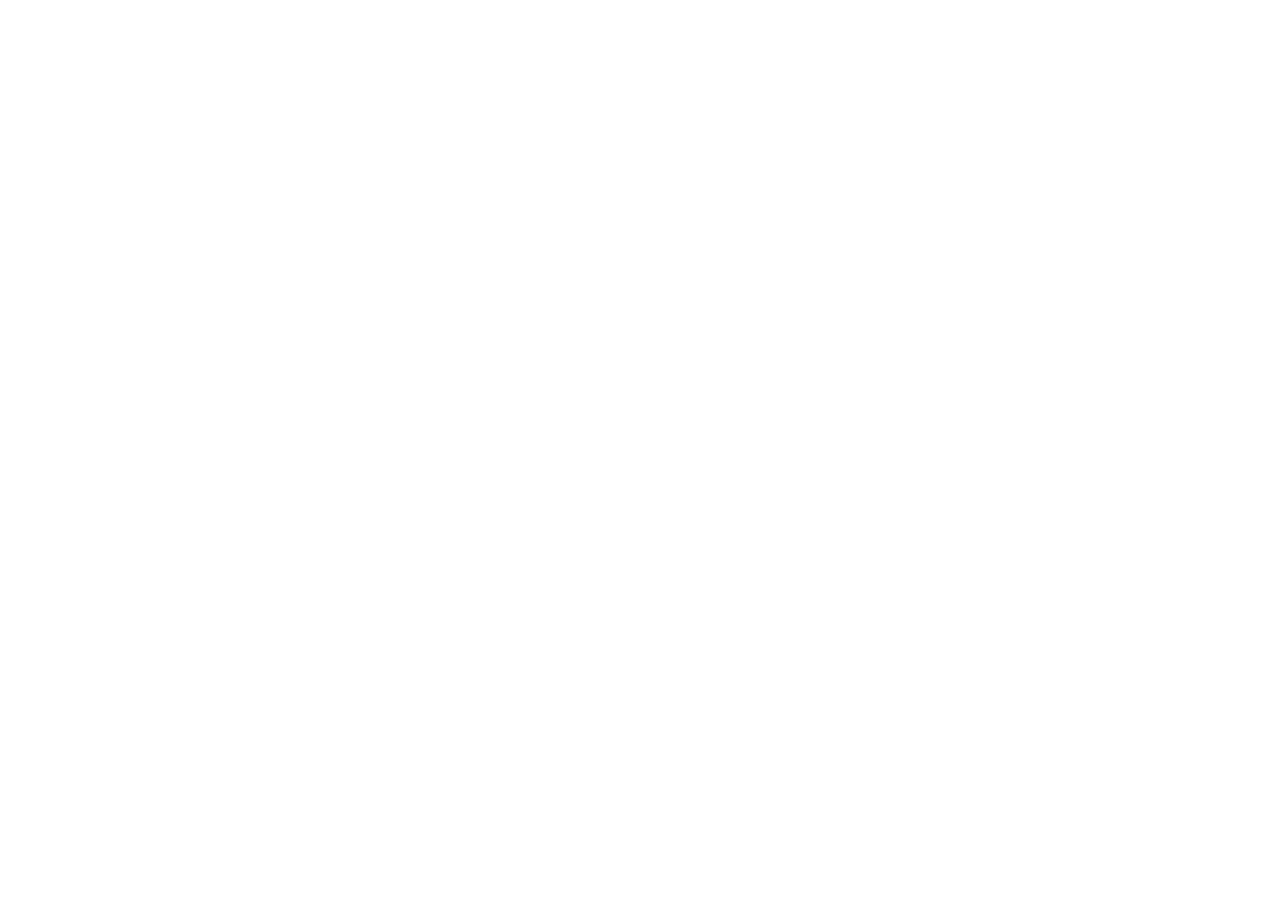
==== commit d3c13058: "Replace repo with new Lovable app and update project images" ====
--- a/index.html
+++ b/index.html
@@ -1,982 +1,27 @@
-<!DOCTYPE html>
+<!doctype html>
 <html lang="en">
-<head>
-  <meta charset="UTF-8" />
-  <meta name="viewport" content="width=device-width, initial-scale=1.0" />
-  <title>Lonwabo Zimela | Video Editor & UX Designer</title>
-  <meta
-    name="description"
-    content="Professional Video Editor based in Johannesburg with 6+ years of experience in documentary, short film, and corporate content. Specialized in cinematic storytelling and UX design."
-  />
-  <meta
-    name="keywords"
-    content="Video Editor Johannesburg, Documentary Editor, YouTube Video Editor, South Africa Video Production, UX Designer Johannesburg"
-  />
-  <link rel="preconnect" href="https://fonts.googleapis.com" />
-  <link rel="preconnect" href="https://fonts.gstatic.com" crossorigin />
-  <link
-    href="https://fonts.googleapis.com/css2?family=DM+Serif+Display:ital@0;1&family=DM+Sans:wght@400;500;600;700&display=swap"
-    rel="stylesheet"
-  />
-  <style>
-    *, *::before, *::after { box-sizing: border-box; margin: 0; padding: 0; }
+  <head>
+    <meta charset="UTF-8" />
+    <meta name="viewport" content="width=device-width, initial-scale=1.0" />
+    <title>Lonwabo Zimela | Video Editor &amp; UX Designer</title>
+    <meta name="description" content="Professional Video Editor based in Johannesburg with 6+ years of experience in documentary, short film, and corporate content.">
+    <meta name="author" content="Lonwabo Zimela" />
+    
+    
+    <meta property="og:type" content="website" />
+    <meta property="og:image" content="https://pub-bb2e103a32db4e198524a2e9ed8f35b4.r2.dev/a2dc141f-8141-4945-b82d-e9264ac8cda6/id-preview-dc8a28fa--fce796ab-a07a-47a7-a60a-f2ea42816ee6.lovable.app-1773671883150.png">
 
-    :root {
-      --bg: #f4fbf4;
-      --surface: rgba(255, 255, 255, 0.86);
-      --surface-2: #f7fcf7;
-      --border: rgba(46, 139, 87, 0.18);
-      --edge: #2e8b57;
-      --edge-strong: #1f6e43;
-      --text: #0d1f14;
-      --muted: #557060;
-      --shadow: 0 18px 60px rgba(17, 42, 29, 0.08);
-      --radius: 28px;
-    }
+    <meta name="twitter:card" content="summary_large_image" />
+    <meta name="twitter:site" content="@Lovable" />
+    <meta name="twitter:image" content="https://pub-bb2e103a32db4e198524a2e9ed8f35b4.r2.dev/a2dc141f-8141-4945-b82d-e9264ac8cda6/id-preview-dc8a28fa--fce796ab-a07a-47a7-a60a-f2ea42816ee6.lovable.app-1773671883150.png">
+    <meta property="og:title" content="Lonwabo Zimela | Video Editor &amp; UX Designer">
+  <meta name="twitter:title" content="Lonwabo Zimela | Video Editor &amp; UX Designer">
+  <meta property="og:description" content="Professional Video Editor based in Johannesburg with 6+ years of experience in documentary, short film, and corporate content.">
+  <meta name="twitter:description" content="Professional Video Editor based in Johannesburg with 6+ years of experience in documentary, short film, and corporate content.">
+</head>
 
-    html { scroll-behavior: smooth; }
-
-    body {
-      background: var(--bg);
-      color: var(--text);
-      font-family: "DM Sans", sans-serif;
-      -webkit-font-smoothing: antialiased;
-      min-height: 100vh;
-      position: relative;
-      overflow-x: hidden;
-      line-height: 1.5;
-    }
-
-    body::before {
-      content: "";
-      position: fixed;
-      inset: 0;
-      background:
-        radial-gradient(circle at 10% 10%, rgba(46, 139, 87, 0.1), transparent 30%),
-        radial-gradient(circle at 90% 20%, rgba(46, 139, 87, 0.12), transparent 35%),
-        linear-gradient(120deg, #f7fdf7 0%, #eaf8ea 45%, #f8fdf8 100%);
-      z-index: -3;
-    }
-
-    body::after {
-      content: "";
-      position: fixed;
-      inset: 0;
-      background-image:
-        linear-gradient(rgba(46, 139, 87, 0.035) 1px, transparent 1px),
-        linear-gradient(90deg, rgba(46, 139, 87, 0.035) 1px, transparent 1px);
-      background-size: 72px 72px;
-      mask-image: radial-gradient(circle at center, black 45%, transparent 80%);
-      z-index: -2;
-      opacity: 0.5;
-      pointer-events: none;
-    }
-
-    a { color: inherit; text-decoration: none; }
-    img { display: block; max-width: 100%; }
-
-    .container { width: min(1120px, calc(100% - 3rem)); margin: 0 auto; }
-
-    nav {
-      position: sticky;
-      top: 0;
-      z-index: 100;
-      backdrop-filter: blur(16px);
-      background: rgba(244, 251, 244, 0.72);
-      border-bottom: 1px solid rgba(46, 139, 87, 0.09);
-    }
-
-    .nav-inner {
-      display: flex;
-      align-items: center;
-      justify-content: space-between;
-      padding: 1rem 0;
-      gap: 1rem;
-    }
-
-    .brand {
-      font-family: "DM Serif Display", serif;
-      font-size: 1.2rem;
-      letter-spacing: 0.04em;
-    }
-
-    .brand span {
-      color: var(--edge);
-      font-style: italic;
-    }
-
-    .nav-links {
-      display: flex;
-      align-items: center;
-      gap: 1.2rem;
-      font-size: 0.95rem;
-      color: var(--muted);
-    }
-
-    .nav-links a {
-      position: relative;
-      padding-bottom: 0.15rem;
-    }
-
-    .nav-links a::after {
-      content: "";
-      position: absolute;
-      left: 0;
-      bottom: 0;
-      width: 100%;
-      height: 1px;
-      background: var(--edge);
-      transform: scaleX(0);
-      transform-origin: left;
-      transition: transform 0.2s ease;
-    }
-
-    .nav-links a:hover::after,
-    .nav-links a:focus-visible::after { transform: scaleX(1); }
-
-    .nav-cta,
-    .button {
-      display: inline-flex;
-      align-items: center;
-      justify-content: center;
-      gap: 0.5rem;
-      border-radius: 999px;
-      padding: 0.9rem 1.25rem;
-      font-weight: 600;
-      transition: transform 0.2s ease, box-shadow 0.2s ease, background 0.2s ease;
-    }
-
-    .nav-cta,
-    .button.primary {
-      background: var(--edge);
-      color: #f5fff5;
-      box-shadow: 0 10px 24px rgba(46, 139, 87, 0.2);
-    }
-
-    .button.secondary {
-      border: 1px solid var(--border);
-      background: rgba(255, 255, 255, 0.72);
-      color: var(--text);
-    }
-
-    .nav-cta:hover,
-    .button:hover {
-      transform: translateY(-2px);
-      box-shadow: 0 14px 30px rgba(22, 56, 37, 0.12);
-    }
-
-    main { padding: 2rem 0 5rem; }
-
-    section { padding: 3rem 0; }
-
-    .hero {
-      min-height: calc(100vh - 84px);
-      display: grid;
-      align-items: center;
-    }
-
-    .hero-grid {
-      display: grid;
-      grid-template-columns: 1.15fr 0.85fr;
-      gap: 2rem;
-      align-items: center;
-    }
-
-    .eyebrow {
-      display: inline-flex;
-      align-items: center;
-      gap: 0.65rem;
-      padding: 0.45rem 0.85rem;
-      border-radius: 999px;
-      border: 1px solid var(--border);
-      background: rgba(255, 255, 255, 0.75);
-      color: var(--muted);
-      margin-bottom: 1.4rem;
-    }
-
-    .eyebrow::before {
-      content: "";
-      width: 8px;
-      height: 8px;
-      border-radius: 50%;
-      background: var(--edge);
-      box-shadow: 0 0 0 6px rgba(46, 139, 87, 0.14);
-    }
-
-    h1,
-    h2,
-    h3 {
-      font-family: "DM Serif Display", serif;
-      font-weight: 400;
-      line-height: 0.97;
-      letter-spacing: -0.03em;
-    }
-
-    h1 {
-      font-size: clamp(3.4rem, 8vw, 7rem);
-      max-width: 10ch;
-      margin-bottom: 1rem;
-    }
-
-    .hero-copy p,
-    .section-intro p,
-    .card p,
-    .timeline p,
-    .contact-copy p {
-      color: var(--muted);
-      font-size: 1.05rem;
-      max-width: 60ch;
-    }
-
-    .hero-actions {
-      display: flex;
-      gap: 1rem;
-      flex-wrap: wrap;
-      margin: 2rem 0;
-    }
-
-    .hero-metrics {
-      display: grid;
-      grid-template-columns: repeat(3, minmax(0, 1fr));
-      gap: 1rem;
-      margin-top: 2rem;
-    }
-
-    .metric,
-    .panel,
-    .card,
-    .timeline-item,
-    .contact-panel {
-      background: var(--surface);
-      border: 1px solid var(--border);
-      box-shadow: var(--shadow);
-      backdrop-filter: blur(18px);
-    }
-
-    .metric {
-      border-radius: 24px;
-      padding: 1.2rem;
-    }
-
-    .metric strong {
-      display: block;
-      font-size: 2rem;
-      font-family: "DM Serif Display", serif;
-      color: var(--edge-strong);
-    }
-
-    .metric span { color: var(--muted); }
-
-    .hero-visual {
-      position: relative;
-      min-height: 620px;
-    }
-
-    .panel {
-      border-radius: 36px;
-      padding: 1.2rem;
-      position: relative;
-      overflow: hidden;
-    }
-
-    .showcase {
-      height: 100%;
-      display: grid;
-      grid-template-rows: auto 1fr auto;
-      gap: 1rem;
-      background:
-        linear-gradient(160deg, rgba(255, 255, 255, 0.92), rgba(237, 249, 237, 0.88)),
-        linear-gradient(140deg, rgba(46, 139, 87, 0.06), transparent 60%);
-    }
-
-    .panel-top,
-    .panel-bottom {
-      display: flex;
-      justify-content: space-between;
-      align-items: center;
-      gap: 1rem;
-      color: var(--muted);
-      font-size: 0.92rem;
-    }
-
-    .panel-badge {
-      display: inline-flex;
-      align-items: center;
-      gap: 0.5rem;
-      padding: 0.45rem 0.8rem;
-      border-radius: 999px;
-      background: rgba(46, 139, 87, 0.08);
-      color: var(--edge-strong);
-      font-weight: 600;
-    }
-
-    .showreel {
-      border-radius: 28px;
-      padding: 1.5rem;
-      min-height: 360px;
-      position: relative;
-      overflow: hidden;
-      background:
-        linear-gradient(160deg, rgba(22, 61, 39, 0.94), rgba(35, 92, 59, 0.88)),
-        radial-gradient(circle at top right, rgba(255, 255, 255, 0.14), transparent 28%);
-      color: #eff8ef;
-      display: flex;
-      flex-direction: column;
-      justify-content: space-between;
-    }
-
-    .showreel-frame {
-      width: 100%;
-      min-height: 320px;
-      border: 0;
-      border-radius: 20px;
-      background: #09120d;
-      position: relative;
-      z-index: 1;
-      box-shadow: inset 0 0 0 1px rgba(255, 255, 255, 0.08);
-    }
-
-    .showreel::before,
-    .showreel::after {
-      content: "";
-      position: absolute;
-      inset: auto;
-      border-radius: 999px;
-      background: rgba(255, 255, 255, 0.08);
-    }
-
-    .showreel::before {
-      width: 180px;
-      height: 180px;
-      top: -50px;
-      right: -30px;
-    }
-
-    .showreel::after {
-      width: 120px;
-      height: 120px;
-      bottom: 32px;
-      left: -32px;
-    }
-
-    .play-button {
-      width: 76px;
-      height: 76px;
-      border-radius: 50%;
-      background: rgba(255, 255, 255, 0.15);
-      border: 1px solid rgba(255, 255, 255, 0.28);
-      display: grid;
-      place-items: center;
-      box-shadow: 0 10px 30px rgba(0, 0, 0, 0.18);
-    }
-
-    .play-button::before {
-      content: "";
-      border-style: solid;
-      border-width: 12px 0 12px 18px;
-      border-color: transparent transparent transparent #f7fff7;
-      margin-left: 4px;
-    }
-
-    .reel-caption strong {
-      display: block;
-      font-size: 1.85rem;
-      font-family: "DM Serif Display", serif;
-      margin-bottom: 0.45rem;
-    }
-
-    .floating-note {
-      position: absolute;
-      right: -1rem;
-      bottom: 3.5rem;
-      width: min(260px, 68vw);
-      border-radius: 24px;
-      padding: 1rem;
-      background: rgba(255, 255, 255, 0.92);
-      border: 1px solid rgba(46, 139, 87, 0.14);
-      box-shadow: 0 22px 60px rgba(16, 39, 26, 0.12);
-    }
-
-    .floating-note small {
-      display: block;
-      color: var(--muted);
-      margin-bottom: 0.3rem;
-    }
-
-    .floating-note strong {
-      font-family: "DM Serif Display", serif;
-      font-size: 1.3rem;
-      display: block;
-      margin-bottom: 0.3rem;
-    }
-
-    .section-head {
-      display: flex;
-      justify-content: space-between;
-      align-items: end;
-      gap: 1rem;
-      margin-bottom: 1.8rem;
-    }
-
-    .section-head h2 {
-      font-size: clamp(2.1rem, 5vw, 4.2rem);
-      max-width: 8ch;
-    }
-
-    .section-intro span,
-    .kicker {
-      display: block;
-      margin-bottom: 0.6rem;
-      color: var(--edge-strong);
-      font-size: 0.9rem;
-      font-weight: 700;
-      letter-spacing: 0.08em;
-      text-transform: uppercase;
-    }
-
-    .services-grid,
-    .projects-grid {
-      display: grid;
-      grid-template-columns: repeat(3, minmax(0, 1fr));
-      gap: 1.2rem;
-    }
-
-    .card {
-      border-radius: var(--radius);
-      padding: 1.5rem;
-      min-height: 280px;
-      display: flex;
-      flex-direction: column;
-      justify-content: space-between;
-    }
-
-    .card-number {
-      color: rgba(46, 139, 87, 0.5);
-      font-family: "DM Serif Display", serif;
-      font-size: 2rem;
-    }
-
-    .card h3 {
-      font-size: 1.7rem;
-      margin-bottom: 0.75rem;
-    }
-
-    .tags {
-      display: flex;
-      flex-wrap: wrap;
-      gap: 0.55rem;
-      margin-top: 1rem;
-    }
-
-    .tags span {
-      border: 1px solid var(--border);
-      background: rgba(46, 139, 87, 0.05);
-      border-radius: 999px;
-      padding: 0.42rem 0.7rem;
-      font-size: 0.9rem;
-      color: var(--muted);
-    }
-
-    .project-card {
-      overflow: hidden;
-      padding: 0;
-    }
-
-    .project-cover {
-      aspect-ratio: 4 / 3;
-      padding: 1.5rem;
-      display: flex;
-      align-items: end;
-      color: #f4fff4;
-      position: relative;
-      background-size: cover;
-      background-position: center;
-    }
-
-    .project-cover::before {
-      content: "";
-      position: absolute;
-      inset: 0;
-      background: linear-gradient(180deg, rgba(11, 24, 17, 0.05), rgba(11, 24, 17, 0.78));
-    }
-
-    .project-cover > * {
-      position: relative;
-      z-index: 1;
-    }
-
-    .project-card:nth-child(1) .project-cover {
-      background-image:
-        linear-gradient(135deg, rgba(22, 61, 39, 0.55), rgba(46, 139, 87, 0.3)),
-        url("https://images.unsplash.com/photo-1492691527719-9d1e07e534b4?auto=format&fit=crop&w=1200&q=80");
-    }
-
-    .project-card:nth-child(2) .project-cover {
-      background-image:
-        linear-gradient(135deg, rgba(22, 61, 39, 0.55), rgba(46, 139, 87, 0.3)),
-        url("https://images.unsplash.com/photo-1497366754035-f200968a6e72?auto=format&fit=crop&w=1200&q=80");
-    }
-
-    .project-card:nth-child(3) .project-cover {
-      background-image:
-        linear-gradient(135deg, rgba(22, 61, 39, 0.55), rgba(46, 139, 87, 0.3)),
-        url("https://images.unsplash.com/photo-1522202176988-66273c2fd55f?auto=format&fit=crop&w=1200&q=80");
-    }
-
-    .project-body {
-      padding: 1.4rem;
-      display: grid;
-      gap: 0.85rem;
-    }
-
-    .project-meta {
-      display: flex;
-      justify-content: space-between;
-      gap: 1rem;
-      color: var(--muted);
-      font-size: 0.92rem;
-    }
-
-    .timeline {
-      display: grid;
-      grid-template-columns: repeat(3, minmax(0, 1fr));
-      gap: 1.2rem;
-    }
-
-    .timeline-item {
-      border-radius: var(--radius);
-      padding: 1.45rem;
-      display: grid;
-      gap: 0.75rem;
-    }
-
-    .timeline-item strong {
-      color: var(--edge-strong);
-      font-size: 0.92rem;
-      letter-spacing: 0.08em;
-      text-transform: uppercase;
-    }
-
-    .timeline-item h3 {
-      font-size: 1.55rem;
-    }
-
-    .contact-wrap {
-      display: grid;
-      grid-template-columns: 1fr 1fr;
-      gap: 1.2rem;
-      align-items: stretch;
-    }
-
-    .contact-panel {
-      border-radius: 34px;
-      padding: 1.6rem;
-    }
-
-    .contact-list {
-      display: grid;
-      gap: 0.9rem;
-      margin-top: 1.4rem;
-    }
-
-    .contact-list a,
-    .contact-list div {
-      display: flex;
-      justify-content: space-between;
-      gap: 1rem;
-      padding-bottom: 0.85rem;
-      border-bottom: 1px solid rgba(46, 139, 87, 0.09);
-      color: var(--muted);
-    }
-
-    .contact-list strong { color: var(--text); }
-
-    .availability {
-      display: inline-flex;
-      align-items: center;
-      gap: 0.6rem;
-      padding: 0.55rem 0.85rem;
-      border-radius: 999px;
-      background: rgba(46, 139, 87, 0.08);
-      color: var(--edge-strong);
-      font-weight: 600;
-    }
-
-    footer {
-      padding: 1rem 0 3rem;
-      color: var(--muted);
-      font-size: 0.95rem;
-    }
-
-    .reveal {
-      opacity: 0;
-      transform: translateY(28px);
-      transition: opacity 0.8s ease, transform 0.8s ease;
-    }
-
-    .reveal.is-visible {
-      opacity: 1;
-      transform: translateY(0);
-    }
-
-    .mobile-toggle {
-      display: none;
-      border: 1px solid var(--border);
-      border-radius: 999px;
-      padding: 0.7rem 0.95rem;
-      background: rgba(255, 255, 255, 0.78);
-      color: var(--text);
-    }
-
-    @media (max-width: 980px) {
-      .hero-grid,
-      .contact-wrap,
-      .services-grid,
-      .projects-grid,
-      .timeline {
-        grid-template-columns: 1fr;
-      }
-
-      .hero { min-height: auto; padding-top: 2rem; }
-      .hero-visual { min-height: auto; }
-      .floating-note { position: relative; right: auto; bottom: auto; margin-top: 1rem; width: 100%; }
-    }
-
-    @media (max-width: 760px) {
-      .container { width: min(100% - 1.5rem, 1120px); }
-
-      .nav-inner {
-        flex-wrap: wrap;
-        align-items: center;
-      }
-
-      .mobile-toggle { display: inline-flex; }
-
-      .nav-links {
-        width: 100%;
-        display: none;
-        flex-direction: column;
-        align-items: flex-start;
-        padding-top: 0.75rem;
-      }
-
-      .nav-links.is-open { display: flex; }
-      .nav-cta { display: none; }
-      h1 { max-width: 12ch; }
-      .hero-metrics { grid-template-columns: 1fr; }
-      section { padding: 2.3rem 0; }
-    }
-
-    @media (prefers-reduced-motion: reduce) {
-      html { scroll-behavior: auto; }
-
-      *,
-      *::before,
-      *::after {
-        animation: none !important;
-        transition: none !important;
-      }
-
-      .reveal {
-        opacity: 1;
-        transform: none;
-      }
-    }
-  </style>
-</head>
-<body>
-  <nav>
-    <div class="container nav-inner">
-      <a class="brand" href="#top">Lonwabo <span>Zimela</span></a>
-      <button class="mobile-toggle" type="button" aria-expanded="false" aria-controls="nav-links">
-        Menu
-      </button>
-      <div class="nav-links" id="nav-links">
-        <a href="#services">Services</a>
-        <a href="#work">Work</a>
-        <a href="#process">Process</a>
-        <a href="#contact">Contact</a>
-      </div>
-      <a class="nav-cta" href="mailto:Lonwabo.zimela@gmail.com?subject=Project%20Inquiry%20for%20Video%20Editing">Start a project</a>
-    </div>
-  </nav>
-
-  <main id="top">
-    <section class="hero">
-      <div class="container hero-grid">
-        <div class="hero-copy reveal">
-          <div class="eyebrow">Johannesburg-based editor designing stories with precision</div>
-          <h1>Video editing with cinematic discipline and UX clarity.</h1>
-          <p>
-            I help brands, filmmakers, and digital teams shape footage into narratives that feel sharp,
-            human, and intentional. From documentary pacing to polished corporate campaigns, I bridge story,
-            rhythm, and user experience.
-          </p>
-          <div class="hero-actions">
-            <a class="button primary" href="#work">View selected work</a>
-            <a class="button secondary" href="#contact">Book a call</a>
-          </div>
-          <div class="hero-metrics">
-            <div class="metric">
-              <strong>6+</strong>
-              <span>years editing documentary, short-form, and branded content</span>
-            </div>
-            <div class="metric">
-              <strong>40+</strong>
-              <span>projects delivered across agencies, founders, and creative teams</span>
-            </div>
-            <div class="metric">
-              <strong>3x</strong>
-              <span>specialist focus: story structure, motion rhythm, and UX thinking</span>
-            </div>
-          </div>
-        </div>
-
-        <div class="hero-visual reveal">
-          <div class="panel showcase">
-            <div class="panel-top">
-              <span class="panel-badge">Showreel 2026</span>
-              <span>Editor, storyteller, interface thinker</span>
-            </div>
-
-            <div class="showreel">
-              <iframe
-                class="showreel-frame"
-                src="https://drive.google.com/file/d/15Nqa5lh-AkfCo1JC8IjvZUb647psf7dS/preview"
-                title="Lonwabo Zimela Showreel"
-                allow="autoplay; fullscreen"
-                allowfullscreen
-              ></iframe>
-              <div class="reel-caption">
-                <strong>Cinematic storytelling for digital-first brands</strong>
-                <p>Built for audience retention, emotional pacing, and clear narrative flow.</p>
-              </div>
-            </div>
-
-            <div class="panel-bottom">
-              <span>Documentary, short film, social campaigns, product explainers</span>
-              <span>Adobe Premiere Pro, After Effects, Figma</span>
-            </div>
-          </div>
-
-          <div class="floating-note reveal">
-            <small>Current focus</small>
-            <strong>Sharper edits. Cleaner journeys.</strong>
-            <p>Editing decisions informed by UX principles: every cut should guide attention and reduce friction.</p>
-          </div>
-        </div>
-      </div>
-    </section>
-
-    <section id="services">
-      <div class="container">
-        <div class="section-head reveal">
-          <div class="section-intro">
-            <span>Services</span>
-            <h2>What I bring into the room.</h2>
-          </div>
-          <p class="reveal">
-            The strongest projects usually need more than software skills. They need editorial judgment,
-            reliable collaboration, and an eye for how audiences move through a story.
-          </p>
-        </div>
-
-        <div class="services-grid">
-          <article class="card reveal">
-            <div class="card-number">01</div>
-            <div>
-              <h3>Video Editing</h3>
-              <p>
-                Narrative editing for documentaries, branded films, YouTube, interviews, and internal company content.
-                I focus on structure first, then refine rhythm, performance, and clarity.
-              </p>
-            </div>
-            <div class="tags">
-              <span>Premiere Pro</span>
-              <span>Story Edit</span>
-              <span>Sound Polish</span>
-            </div>
-          </article>
-
-          <article class="card reveal">
-            <div class="card-number">02</div>
-            <div>
-              <h3>Motion & Finishing</h3>
-              <p>
-                Titles, transitions, subtle motion graphics, and delivery-ready exports that elevate the final cut
-                without overwhelming the core story.
-              </p>
-            </div>
-            <div class="tags">
-              <span>After Effects</span>
-              <span>Color Prep</span>
-              <span>Social Formats</span>
-            </div>
-          </article>
-
-          <article class="card reveal">
-            <div class="card-number">03</div>
-            <div>
-              <h3>UX-Led Creative Direction</h3>
-              <p>
-                When a project needs more than editing, I apply UX thinking to make the viewer journey easier to follow,
-                more persuasive, and more memorable.
-              </p>
-            </div>
-            <div class="tags">
-              <span>Figma</span>
-              <span>User Flow</span>
-              <span>Content Systems</span>
-            </div>
-          </article>
-        </div>
-      </div>
-    </section>
-
-    <section id="work">
-      <div class="container">
-        <div class="section-head reveal">
-          <div class="section-intro">
-            <span>Selected Work</span>
-            <h2>Projects shaped for attention and recall.</h2>
-          </div>
-          <p class="reveal">
-            A mix of editorial styles, each driven by a different audience need: trust, emotion, clarity, or momentum.
-          </p>
-        </div>
-
-        <div class="projects-grid">
-          <article class="card project-card reveal">
-            <div class="project-cover">
-              <div>
-                <div class="kicker">Documentary</div>
-                <h3>City Echoes</h3>
-              </div>
-            </div>
-            <div class="project-body">
-              <p>A human-centered short documentary cut around intimacy, tension, and visual breathing room.</p>
-              <div class="project-meta">
-                <span>Story edit + finishing</span>
-                <span>18 min</span>
-              </div>
-            </div>
-          </article>
-
-          <article class="card project-card reveal">
-            <div class="project-cover">
-              <div>
-                <div class="kicker">Corporate</div>
-                <h3>Inside the Build</h3>
-              </div>
-            </div>
-            <div class="project-body">
-              <p>An employer-brand film balancing professionalism with an accessible, fast-moving structure.</p>
-              <div class="project-meta">
-                <span>Editorial + motion package</span>
-                <span>4:30 min</span>
-              </div>
-            </div>
-          </article>
-
-          <article class="card project-card reveal">
-            <div class="project-cover">
-              <div>
-                <div class="kicker">Digital Campaign</div>
-                <h3>Launch Sequence</h3>
-              </div>
-            </div>
-            <div class="project-body">
-              <p>A product story translated into a concise, scroll-stopping campaign edit system for multiple platforms.</p>
-              <div class="project-meta">
-                <span>Creative direction + cutdowns</span>
-                <span>12 assets</span>
-              </div>
-            </div>
-          </article>
-        </div>
-      </div>
-    </section>
-
-    <section id="process">
-      <div class="container">
-        <div class="section-head reveal">
-          <div class="section-intro">
-            <span>Process</span>
-            <h2>A workflow designed to reduce revision drag.</h2>
-          </div>
-          <p class="reveal">
-            Clean communication matters as much as clean cuts. I keep feedback cycles structured, visible, and practical.
-          </p>
-        </div>
-
-        <div class="timeline">
-          <article class="timeline-item reveal">
-            <strong>Step 01</strong>
-            <h3>Story Mapping</h3>
-            <p>I review footage, define the narrative spine, and identify what the audience needs to feel or understand first.</p>
-          </article>
-          <article class="timeline-item reveal">
-            <strong>Step 02</strong>
-            <h3>Editorial Assembly</h3>
-            <p>The first cut focuses on structure, pacing, and message clarity before aesthetic polishing begins.</p>
-          </article>
-          <article class="timeline-item reveal">
-            <strong>Step 03</strong>
-            <h3>Refine & Deliver</h3>
-            <p>Feedback is translated into precise revisions, then finalized for the right platforms, formats, and audiences.</p>
-          </article>
-        </div>
-      </div>
-    </section>
-
-    <section id="contact">
-      <div class="container contact-wrap">
-        <div class="contact-copy reveal">
-          <div class="section-intro">
-            <span>Contact</span>
-            <h2>Need an editor who can think beyond the timeline?</h2>
-          </div>
-          <p>
-            If you have a documentary, short campaign, branded video, or product story in motion, I can help shape it
-            into something tighter, clearer, and more watchable.
-          </p>
-          <div class="hero-actions">
-            <a class="button primary" href="mailto:Lonwabo.zimela@gmail.com">Email me</a>
-            <a class="button secondary" href="https://www.linkedin.com/in/lonwabo-zimela-5a6707355" target="_blank" rel="noreferrer">LinkedIn</a>
-          </div>
-        </div>
-
-        <div class="contact-panel reveal">
-          <div class="availability">Available for freelance and collaborative projects</div>
-          <div class="contact-list">
-            <a href="mailto:Lonwabo.zimela@gmail.com">
-              <strong>Email</strong>
-              <span>Lonwabo.zimela@gmail.com</span>
-            </a>
-            <a href="https://drive.google.com/file/d/15Nqa5lh-AkfCo1JC8IjvZUb647psf7dS/view" target="_blank" rel="noreferrer">
-              <strong>Showreel</strong>
-              <span>Open video</span>
-            </a>
-            <a href="https://www.linkedin.com/in/lonwabo-zimela-5a6707355" target="_blank" rel="noreferrer">
-              <strong>LinkedIn</strong>
-              <span>lonwabo-zimela-5a6707355</span>
-            </a>
-            <div>
-              <strong>Location</strong>
-              <span>Johannesburg, South Africa</span>
-            </div>
-          </div>
-        </div>
-      </div>
-    </section>
-  </main>
-
-  <footer>
-    <div class="container">
-      <p>&copy; 2026 Lonwabo Zimela. Responsive portfolio with embedded showreel and direct contact links.</p>
-    </div>
-  </footer>
-
-  <script src="./app.js"></script>
-</body>
+  <body>
+    <div id="root"></div>
+    <script type="module" src="/src/main.tsx"></script>
+  </body>
 </html>
